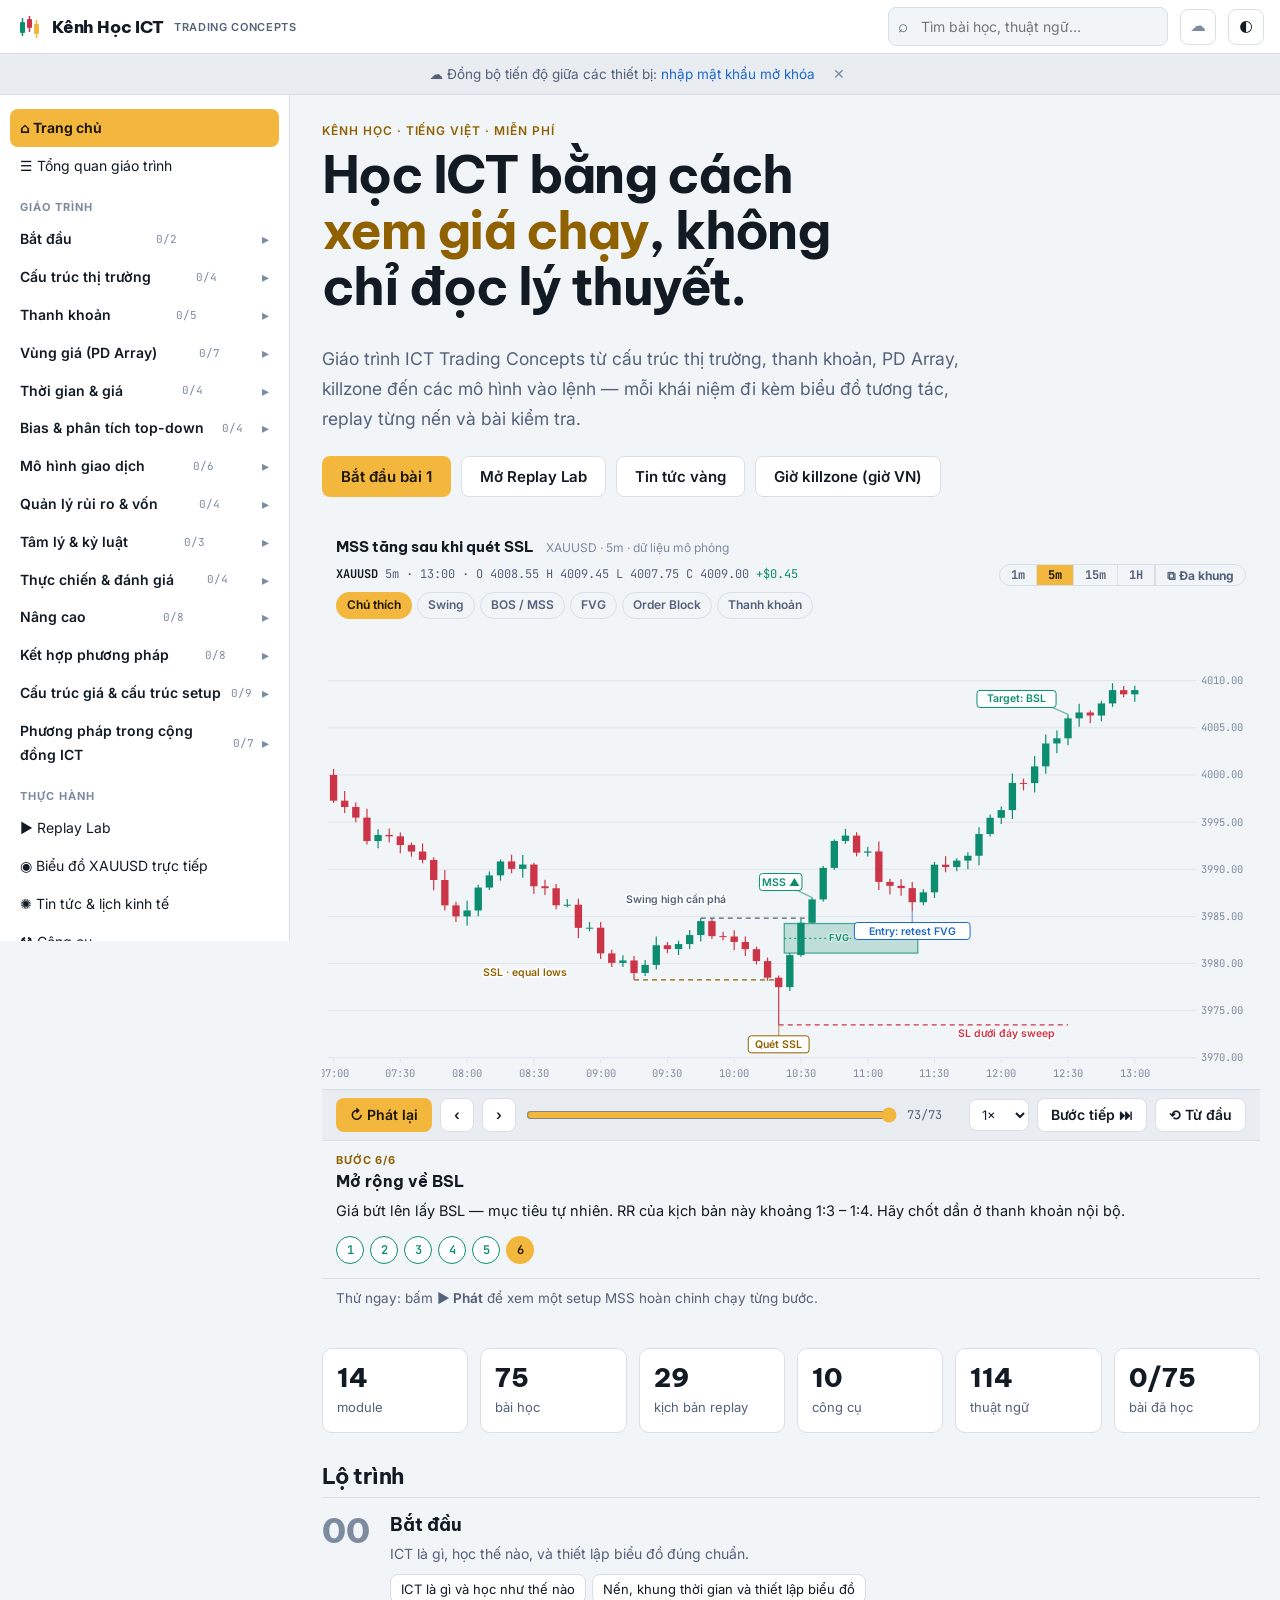
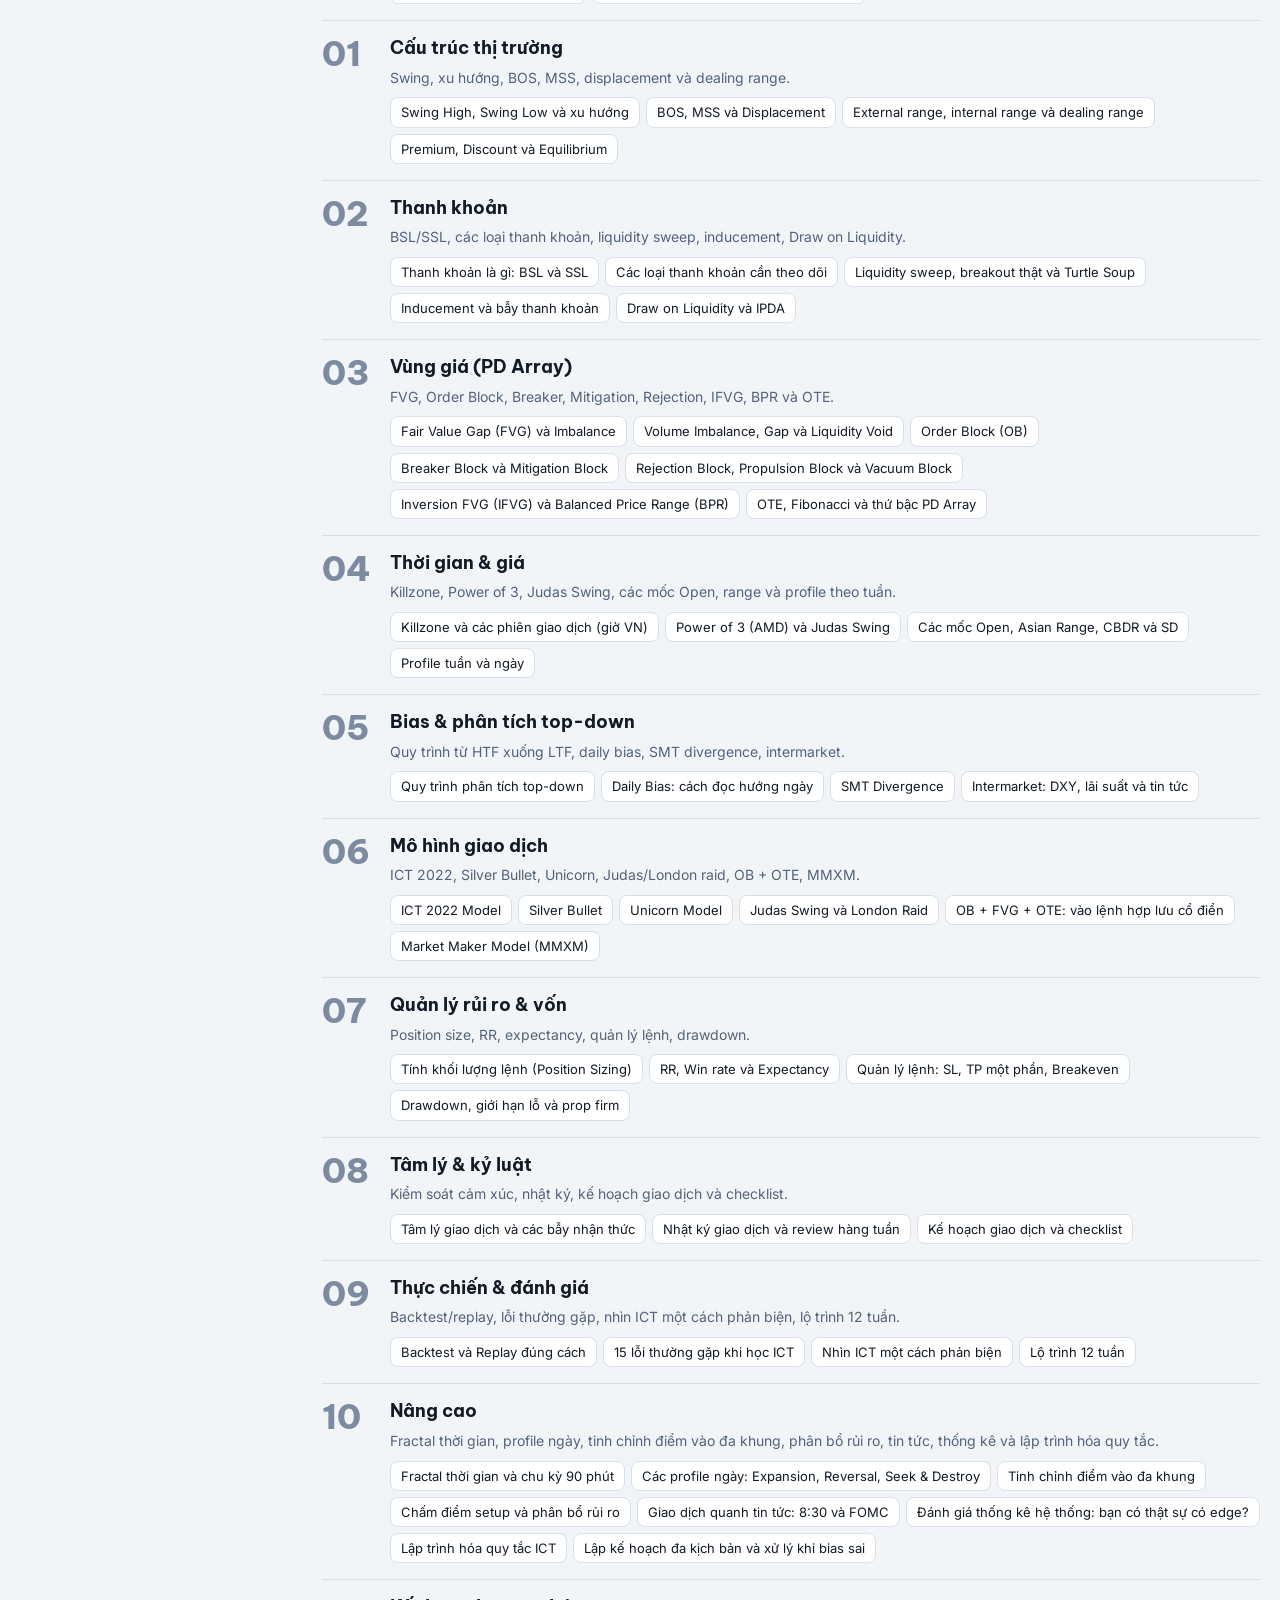
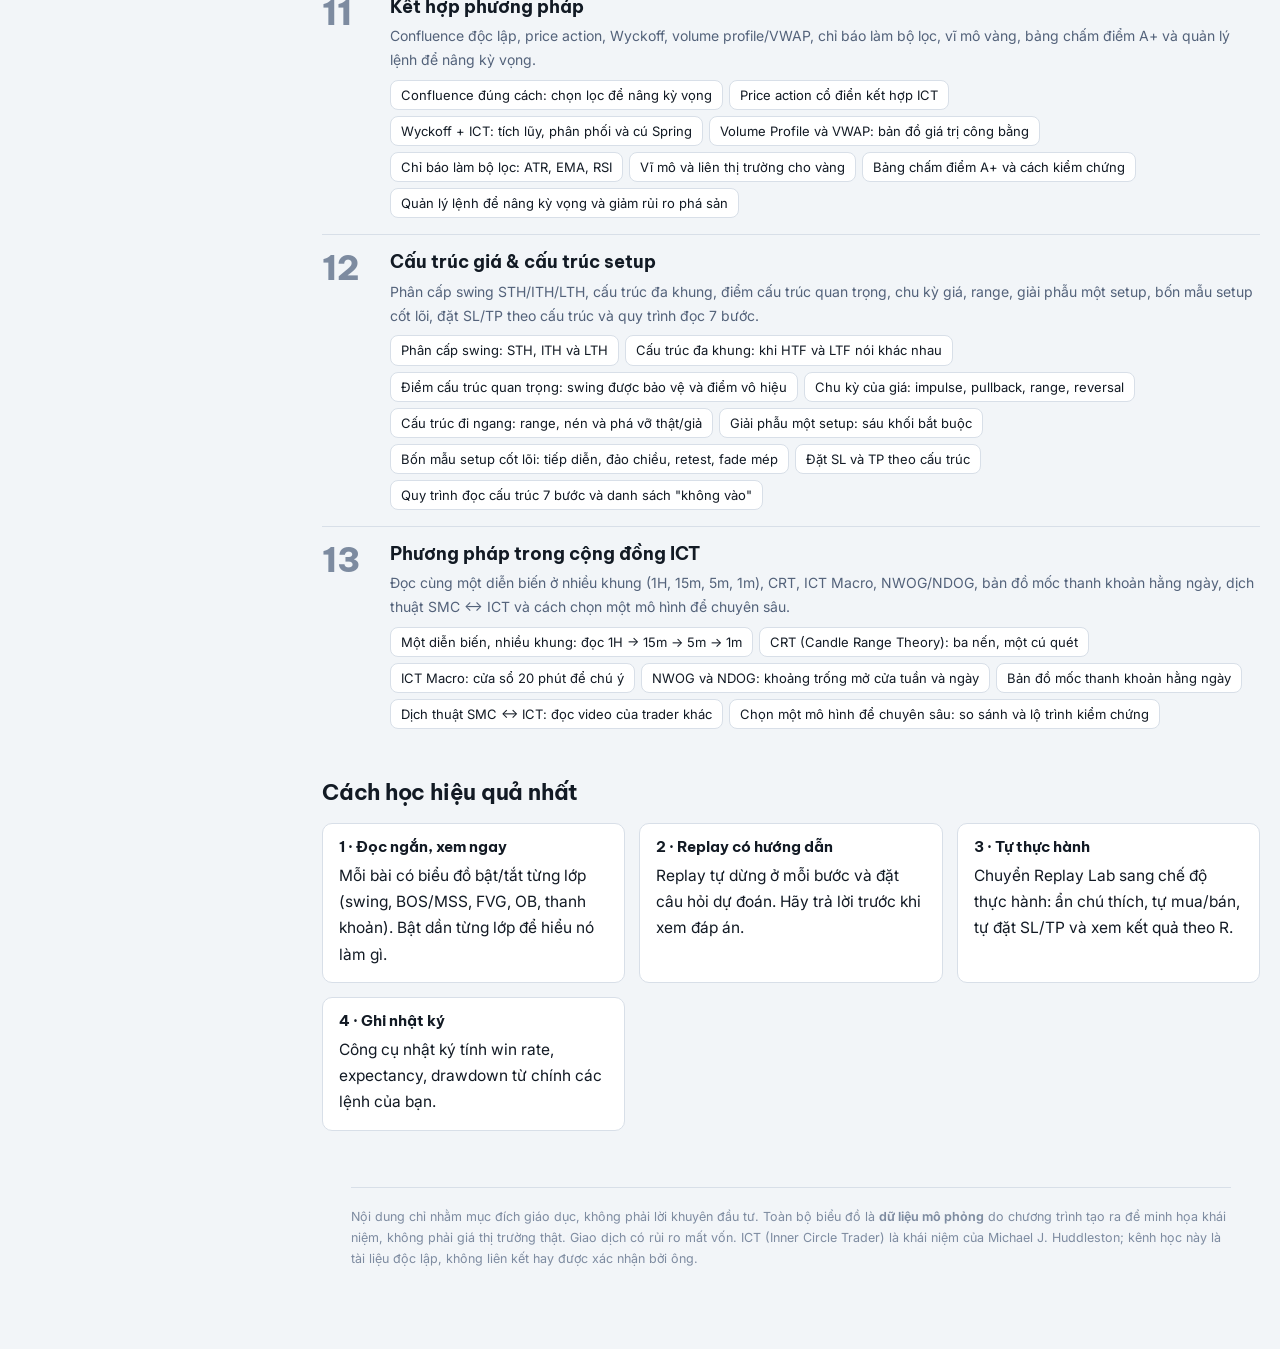
==== index.html @ 55bef348 "Multi-timeframe chart (1m/5m/15m/1H + stacked multi view), Module 13: community methods (CRT, Macro," ====
<!doctype html>
<html lang="vi">
<head>
<meta charset="utf-8">
<meta name="viewport" content="width=device-width, initial-scale=1, viewport-fit=cover">
<title>Kênh Học ICT</title>
<meta name="claude:viewport-fit-sides" content="cover">
<meta name="theme-color" content="#0c1016">
<meta name="mobile-web-app-capable" content="yes">
<meta name="apple-mobile-web-app-capable" content="yes">
<meta name="apple-mobile-web-app-title" content="Học ICT">
<link rel="manifest" href="manifest.webmanifest">
<link rel="apple-touch-icon" href="icons/apple-touch-icon.png">
<link rel="icon" type="image/png" href="icons/icon-192.png">
<link rel="preconnect" href="https://fonts.googleapis.com">
<link rel="preconnect" href="https://fonts.gstatic.com" crossorigin>
<link rel="stylesheet" href="https://fonts.googleapis.com/css2?family=Be+Vietnam+Pro:wght@500;700;800&family=Inter:wght@400;500;600;700&family=JetBrains+Mono:wght@400;600&display=swap">
<link rel="stylesheet" href="assets/style.css">
</head>
<body>
<header class="top">
  <button type="button" class="icon-btn" id="menuBtn" aria-label="Mở menu">☰</button>
  <a class="brand" href="#home" aria-label="Kênh Học ICT, trang chủ">
    <svg width="26" height="26" viewBox="0 0 26 26" aria-hidden="true"><rect x="4" y="8" width="5" height="11" rx="1" fill="var(--bull)"/><line x1="6.5" x2="6.5" y1="4" y2="22" stroke="var(--bull)" stroke-width="1.5"/><rect x="11" y="5" width="5" height="9" rx="1" fill="var(--bear)"/><line x1="13.5" x2="13.5" y1="2" y2="18" stroke="var(--bear)" stroke-width="1.5"/><rect x="18" y="10" width="5" height="10" rx="1" fill="var(--accent-bg)"/><line x1="20.5" x2="20.5" y1="6" y2="24" stroke="var(--accent-bg)" stroke-width="1.5"/></svg>
    <span>Kênh Học ICT</span> <small class="t2">Trading Concepts</small>
  </a>
  <span class="sp"></span>
  <div class="search"><input id="q" type="search" placeholder="Tìm bài học, thuật ngữ…" aria-label="Tìm kiếm" autocomplete="off"><div class="sres" id="sres" hidden></div></div>
  <a class="icon-btn" id="syncBtn" href="#sync" aria-label="Đồng bộ thiết bị" title="Đồng bộ thiết bị" data-st="off">☁</a>
  <button type="button" class="icon-btn" id="themeBtn" aria-label="Đổi giao diện sáng/tối" title="Đổi giao diện sáng/tối">◐</button>
</header>
<div class="layout">
  <nav class="side" id="side" aria-label="Điều hướng"></nav>
  <main class="main"><div id="view"></div></main>
</div>
<div class="scrim"></div>
<script src="assets/engine.js"></script>
<script src="assets/frames.js"></script>
<script src="assets/player.js"></script>
<script src="assets/scenarios.js"></script>
<script src="assets/scenarios-b.js"></script>
<script src="assets/scenarios-c.js"></script>
<script src="assets/lessons-a.js"></script>
<script src="assets/lessons-b.js"></script>
<script src="assets/lessons-c.js"></script>
<script src="assets/lessons-d.js"></script>
<script src="assets/lessons-e.js"></script>
<script src="assets/lessons-f.js"></script>
<script src="assets/lessons-g.js"></script>
<script src="assets/lessons-h.js"></script>
<script src="assets/glossary.js"></script>
<script src="assets/abbr.js"></script>
<script src="assets/tools.js"></script>
<script src="assets/news.js"></script>
<script src="assets/news2.js"></script>
<script src="assets/sync.js"></script>
<script src="assets/app.js"></script>

</body>
</html>
---- assets/style.css ----
/* Kênh Học ICT — bố cục: thanh điều hướng trái + cột đọc rộng; biểu đồ là "tấm bảng" chính của mỗi bài */
:root {
  --bg: #0c1016; --panel: #121820; --card: #171f29; --line: #263243; --fg: #e8edf3; --mute: #97a5b6; --faint: #6b7b8e;
  --accent: #f2b73c; --accent-bg: #f2b73c; --accent-ink: #1b1400; --bull: #2fc7a2; --bear: #f2646f; --info: #5fa8ff; --warn: #f2b73c; --note: #b9a5ff; --tint: rgba(255,255,255,.035);
  --ui: 'Inter', system-ui, -apple-system, 'Segoe UI', Roboto, sans-serif; --disp: 'Be Vietnam Pro', 'Inter', system-ui, sans-serif; --mono: 'JetBrains Mono', ui-monospace, Consolas, monospace;
  color-scheme: dark;
}
@media (prefers-color-scheme: light) {
  :root:not([data-theme="dark"]) { --bg: #f2f5f8; --panel: #ffffff; --card: #ffffff; --line: #d8dfe8; --fg: #121a24; --mute: #53627a; --faint: #7d8ba0; --accent: #8f6100; --bull: #0d8d70; --bear: #cc3547; --info: #1c68d0; --warn: #8f6100; --note: #6b46c1; --tint: rgba(10,30,60,.04); color-scheme: light; }
}
:root[data-theme="light"] { --bg: #f2f5f8; --panel: #ffffff; --card: #ffffff; --line: #d8dfe8; --fg: #121a24; --mute: #53627a; --faint: #7d8ba0; --accent: #8f6100; --bull: #0d8d70; --bear: #cc3547; --info: #1c68d0; --warn: #8f6100; --note: #6b46c1; --tint: rgba(10,30,60,.04); color-scheme: light; }

* { box-sizing: border-box; }
html { scroll-behavior: smooth; }
body { margin: 0; background: var(--bg); color: var(--fg); font: 15.5px/1.7 var(--ui); -webkit-font-smoothing: antialiased; }
[hidden] { display: none !important; }
a { color: var(--info); text-decoration: none; } a:hover { text-decoration: underline; }
button, input, select, textarea { font: inherit; color: inherit; }
:focus-visible { outline: 2px solid var(--accent-bg); outline-offset: 2px; border-radius: 4px; }
h1, h2, h3, h4 { font-family: var(--disp); line-height: 1.25; text-wrap: balance; margin: 0; }
b, strong { font-weight: 650; }
code, kbd { font-family: var(--mono); font-size: .88em; background: var(--tint); border: 1px solid var(--line); padding: 1px 5px; border-radius: 4px; }
.up { color: var(--bull); } .dn { color: var(--bear); } .muted { color: var(--mute); }

/* ---- khung ---- */
.top { position: sticky; top: env(safe-area-inset-top, 0px); z-index: 30; display: flex; align-items: center; gap: 12px; height: 54px; padding: 0 max(16px, env(safe-area-inset-right, 0px)) 0 max(16px, env(safe-area-inset-left, 0px)); background: var(--panel); border-bottom: 1px solid var(--line); }
body::before { content: ""; position: fixed; inset: 0 0 auto; height: env(safe-area-inset-top, 0px); z-index: 40; background: var(--panel); }
.brand { display: flex; align-items: center; gap: 10px; font: 800 17px var(--disp); color: var(--fg); letter-spacing: -.01em; white-space: nowrap; }
.brand:hover { text-decoration: none; } .brand small { font: 600 11px var(--ui); color: var(--mute); letter-spacing: .06em; text-transform: uppercase; }
.top .sp { flex: 1; }
.icon-btn { background: none; border: 1px solid var(--line); border-radius: 8px; width: 36px; height: 36px; cursor: pointer; display: inline-grid; place-items: center; color: var(--fg); }
.icon-btn:hover { background: var(--tint); }
a.icon-btn { text-decoration: none; }
#syncBtn[data-st="ok"] { color: var(--bull); border-color: color-mix(in srgb, var(--bull) 50%, var(--line)); } #syncBtn[data-st="err"] { color: var(--bear); border-color: var(--bear); } #syncBtn[data-st="sync"] { color: var(--accent); animation: sypulse 1s ease-in-out infinite; } #syncBtn[data-st="off"] { color: var(--faint); }
@keyframes sypulse { 50% { opacity: .4; } } @media (prefers-reduced-motion: reduce) { #syncBtn[data-st="sync"] { animation: none; } }
#menuBtn { display: none; }
.search { position: relative; flex: 0 1 280px; }
.search input { width: 100%; background: var(--bg); border: 1px solid var(--line); border-radius: 8px; padding: 7px 10px 7px 32px; font-size: 14px; }
.search::before { content: "⌕"; position: absolute; left: 10px; top: 5px; color: var(--mute); font-size: 17px; }
.sres { position: absolute; top: 42px; left: 0; right: 0; background: var(--panel); border: 1px solid var(--line); border-radius: 10px; max-height: 60vh; overflow: auto; box-shadow: 0 12px 30px rgba(0,0,0,.35); }
.sres a { display: block; padding: 9px 12px; color: var(--fg); border-bottom: 1px solid var(--line); font-size: 14px; } .sres a small { display: block; color: var(--mute); }
.sres a:hover { background: var(--tint); text-decoration: none; }
.layout { display: grid; grid-template-columns: 290px minmax(0, 1fr); min-height: calc(100vh - 54px); }
.side { position: sticky; top: calc(54px + env(safe-area-inset-top, 0px)); align-self: start; height: calc(100vh - 54px); overflow: auto; background: var(--panel); border-right: 1px solid var(--line); padding: 14px 10px 40px max(10px, env(safe-area-inset-left, 0px)); }
.side h6 { margin: 16px 10px 6px; font: 700 11px var(--ui); letter-spacing: .09em; text-transform: uppercase; color: var(--faint); }
.side a.nv, .side summary { display: flex; align-items: center; gap: 8px; padding: 7px 10px; border-radius: 8px; color: var(--fg); font-size: 14px; cursor: pointer; list-style: none; }
.side summary::-webkit-details-marker { display: none; }
.side a.nv:hover, .side summary:hover { background: var(--tint); text-decoration: none; }
.side a.nv.on { background: var(--accent-bg); color: var(--accent-ink); font-weight: 650; }
.side details > summary { font-weight: 600; } .side details > summary::after { content: "▸"; margin-left: auto; color: var(--faint); transition: transform .15s; } .side details[open] > summary::after { transform: rotate(90deg); }
.side .ls a.nv { padding-left: 22px; font-size: 13.5px; color: var(--mute); } .side .ls a.nv.on { color: var(--accent-ink); }
.side .dotp { width: 8px; height: 8px; border-radius: 50%; border: 1.5px solid var(--faint); flex: none; } .side .dotp.ok { background: var(--bull); border-color: var(--bull); }
.side .mp { margin-left: auto; font: 11px var(--mono); color: var(--faint); }
.main { min-width: 0; padding: 28px max(20px, env(safe-area-inset-right, 0px)) 80px 32px; }
.page { max-width: 880px; margin: 0 auto; }
.page.wide { max-width: 1080px; }
.scrim { display: none; }

/* ---- chữ ---- */
.crumb { font: 600 12px var(--ui); letter-spacing: .08em; text-transform: uppercase; color: var(--accent); margin-bottom: 8px; }
.page h1 { font-size: clamp(26px, 4.2vw, 38px); letter-spacing: -.02em; margin-bottom: 8px; }
.lead { color: var(--mute); font-size: 17px; margin: 0 0 22px; }
.meta { display: flex; flex-wrap: wrap; gap: 8px; margin: 0 0 22px; }
.tagc { font: 600 12px var(--ui); border: 1px solid var(--line); border-radius: 999px; padding: 2px 10px; color: var(--mute); }
.tagc.g { color: var(--bull); border-color: color-mix(in srgb, var(--bull) 50%, var(--line)); } .tagc.o { color: var(--accent); border-color: color-mix(in srgb, var(--accent) 50%, var(--line)); }
.page h2 { font-size: 23px; margin: 36px 0 10px; letter-spacing: -.01em; } .page h3 { font-size: 18px; margin: 26px 0 8px; }
.page p { margin: 0 0 14px; } .page ul, .page ol { padding-left: 22px; margin: 0 0 16px; } .page li { margin-bottom: 6px; }
.callout { background: var(--tint); border: 1px solid var(--line); border-radius: 8px; padding: 12px 15px 12px; margin: 18px 0; }
.callout::before { display: block; font: 700 11px var(--ui); letter-spacing: .09em; text-transform: uppercase; margin-bottom: 4px; }
.callout.key::before { content: "Cốt lõi cần nhớ"; color: var(--accent); } .callout.tip::before { content: "Mẹo thực hành"; color: var(--bull); }
.callout.warn::before { content: "Lưu ý / Rủi ro"; color: var(--bear); } .callout.ex::before { content: "Ví dụ"; color: var(--info); } .callout.hist::before { content: "Ghi chú"; color: var(--note); }
.callout p:last-child, .callout ul:last-child { margin-bottom: 0; }
.tblw { overflow-x: auto; margin: 16px 0; border: 1px solid var(--line); border-radius: 8px; }
table { border-collapse: collapse; width: 100%; font-size: 14px; } th, td { text-align: left; padding: 8px 12px; border-bottom: 1px solid var(--line); vertical-align: top; } th { background: var(--tint); font: 700 12px var(--ui); text-transform: uppercase; letter-spacing: .05em; color: var(--mute); } tr:last-child td { border-bottom: 0; }
.cols { display: grid; grid-template-columns: repeat(auto-fit, minmax(240px, 1fr)); gap: 14px; margin: 16px 0; }
.cols > div { background: var(--card); border: 1px solid var(--line); border-radius: 10px; padding: 14px 16px; } .cols h4 { font-size: 15px; margin-bottom: 6px; }
.cols p:last-child, .cols ul:last-child { margin-bottom: 0; }
.fm { font-family: var(--mono); background: var(--tint); border: 1px solid var(--line); border-radius: 8px; padding: 10px 14px; margin: 14px 0; overflow-x: auto; }
.page pre { background: var(--tint); border: 1px solid var(--line); border-radius: 8px; padding: 12px 14px; overflow-x: auto; font: 13px/1.6 var(--mono); margin: 14px 0; } .page pre code { background: none; border: 0; padding: 0; font-size: inherit; }
.lnav { display: flex; justify-content: space-between; gap: 12px; margin-top: 40px; flex-wrap: wrap; }
.lnav a { flex: 1 1 240px; border: 1px solid var(--line); background: var(--card); border-radius: 10px; padding: 12px 16px; color: var(--fg); } .lnav a small { display: block; color: var(--mute); font-size: 12px; } .lnav a:hover { border-color: var(--accent); text-decoration: none; } .lnav .nx { text-align: right; }

/* ---- nút ---- */
.btn { background: var(--card); color: var(--fg); border: 1px solid var(--line); border-radius: 8px; padding: 7px 13px; font-size: 14px; font-weight: 600; cursor: pointer; line-height: 1.3; } .btn:hover { border-color: var(--faint); }
.btn.pri { background: var(--accent-bg); color: var(--accent-ink); border-color: transparent; } .btn.pri:hover { filter: brightness(1.06); }
.btn.buy { background: color-mix(in srgb, var(--bull) 22%, var(--card)); border-color: var(--bull); color: var(--bull); } .btn.sell { background: color-mix(in srgb, var(--bear) 22%, var(--card)); border-color: var(--bear); color: var(--bear); }
.btn:disabled { opacity: .5; cursor: not-allowed; }
.btn.sm { padding: 4px 10px; font-size: 13px; }

/* ---- biểu đồ ---- */
.blk { margin: 22px 0; padding: 0; border: 1px solid var(--line); border-radius: 10px; background: var(--panel); overflow: hidden; }
.pl-top { display: flex; flex-wrap: wrap; align-items: baseline; gap: 4px 12px; padding: 10px 14px 4px; } .pl-top b { font: 700 14.5px var(--disp); } .pl-sub { font-size: 12px; color: var(--faint); }
.chart { padding: 0 0 4px; }
.ch-bar { display: flex; flex-wrap: wrap; align-items: center; gap: 6px 12px; padding: 2px 14px 6px; }
.ch-info { font: 12px var(--mono); color: var(--mute); flex: 1 1 280px; min-height: 18px; } .ch-info b { color: var(--fg); }
.ch-tg { display: flex; flex-wrap: wrap; gap: 5px; } .tg { background: none; border: 1px solid var(--line); color: var(--mute); border-radius: 999px; padding: 2px 10px; font-size: 12px; font-weight: 600; cursor: pointer; } .tg.on { background: var(--accent-bg); color: var(--accent-ink); border-color: transparent; }
.ch-wrap { overflow-x: auto; overflow-y: hidden; } .ch-svg { display: block; font-family: var(--ui); touch-action: pan-y; }
.gr { stroke: var(--line); stroke-width: 1; opacity: .7; } .ax { fill: var(--faint); font: 10.5px var(--mono); } .bt { fill: var(--faint); font: 600 9.5px var(--ui); letter-spacing: .03em; }
.kz { fill: var(--info); fill-opacity: .08; } .sbw { fill: var(--warn); fill-opacity: .16; }
.zp { fill: var(--bear); fill-opacity: .07; } .zd { fill: var(--bull); fill-opacity: .07; } .eq { stroke: var(--mute); stroke-dasharray: 4 3; }
svg line.eq { fill: none; stroke: var(--mute); stroke-dasharray: 4 3; }
.cu line { stroke: var(--bull); stroke-width: 1.2; } .cu rect { fill: var(--bull); } .cd line { stroke: var(--bear); stroke-width: 1.2; } .cd rect { fill: var(--bear); }
.a-bull { --ac: var(--bull); } .a-bear { --ac: var(--bear); } .a-info { --ac: var(--info); } .a-warn { --ac: var(--warn); } .a-note { --ac: var(--note); } .a-mute { --ac: var(--mute); }
.a .ln { stroke: var(--ac); stroke-width: 1.3; fill: none; } .a .ln.dash { stroke-dasharray: 5 4; } .a .ln.dot { stroke-dasharray: 2 3; stroke-width: 1; }
.a .fl { fill: var(--ac); } .a .tx { fill: var(--ac); font: 600 10.5px var(--ui); } .a .tx.sm { font-size: 9.5px; } .a .tx.b { font-weight: 800; font-size: 11px; } .a .pl { fill: var(--card); stroke: var(--ac); stroke-width: 1; }
.tx.hl, .sw.hl { paint-order: stroke; stroke: var(--panel); stroke-width: 3.5px; stroke-linejoin: round; }
.tx.hl.in { stroke-width: 2.5px; stroke-opacity: .5; }
.mk { fill: var(--ac, var(--fg)); } .a .mk { fill: var(--ac); } .sw { fill: var(--mute); font: 700 9px var(--ui); } .xl { stroke: var(--faint); stroke-dasharray: 3 3; }
.ps { stroke-width: 1.2; } .ps.pe { stroke: var(--info); } .ps.psl { stroke: var(--bear); stroke-dasharray: 5 3; } .ps.ptp { stroke: var(--bull); stroke-dasharray: 5 3; } .ax.pet { fill: var(--info); } .ax.pslt { fill: var(--bear); } .ax.ptpt { fill: var(--bull); }
.trd { stroke-width: 1.4; stroke-dasharray: 3 3; } .trd.w { stroke: var(--bull); } .trd.l { stroke: var(--bear); } .trd-dot.w { fill: var(--bull); } .trd-dot.l { fill: var(--bear); }
.cap { margin: 0; padding: 8px 14px 12px; font-size: 13.5px; color: var(--mute); border-top: 1px solid var(--line); }
.dgf .dg-wrap { overflow-x: auto; padding: 10px 10px 2px; } svg.dg { width: 100%; min-width: 520px; height: auto; display: block; font-family: var(--ui); }
.d-t { fill: var(--fg); font: 12px var(--ui); } .d-t.b { font-weight: 700; } .d-t.w { fill: #fff; } .d-t.mute { fill: var(--mute); } .d-t.bull { fill: var(--bull); } .d-t.bear { fill: var(--bear); } .d-t.warn { fill: var(--warn); }
.d-l { stroke: var(--mute); stroke-width: 1; } .d-l.dash { stroke-dasharray: 5 4; } .d-p { fill: none; stroke: var(--fg); stroke-width: 2.2; stroke-linejoin: round; } .d-dot { fill: var(--panel); stroke: var(--fg); stroke-width: 2; }
.d-z { fill: var(--mute); fill-opacity: .12; stroke: none; } .d-z.bull { fill: var(--bull); fill-opacity: .16; } .d-z.bear { fill: var(--bear); fill-opacity: .16; } .d-z.warn { fill: var(--warn); fill-opacity: .2; } .d-z.info { fill: var(--info); fill-opacity: .18; } .d-z.neu { fill: var(--mute); fill-opacity: .14; }
.d-sb { fill: var(--accent-bg); }

/* ---- player ---- */
.pl-ctl { display: flex; flex-wrap: wrap; align-items: center; gap: 8px; padding: 8px 14px; border-top: 1px solid var(--line); background: var(--tint); }
.pl-sl { flex: 1 1 140px; accent-color: var(--accent-bg); min-width: 100px; } .pl-pos { font: 12px var(--mono); color: var(--mute); min-width: 54px; }
.pl-sp { background: var(--card); border: 1px solid var(--line); border-radius: 8px; padding: 6px 8px; font-size: 13px; }
.pl-narr { padding: 12px 14px 14px; border-top: 1px solid var(--line); }
.step .sn { font: 700 11px var(--ui); letter-spacing: .08em; text-transform: uppercase; color: var(--accent); margin-bottom: 2px; } .step b { font: 700 16px var(--disp); } .step p { margin: 4px 0 0; color: var(--fg); font-size: 14.5px; } .step.muted p { color: var(--mute); margin: 0; }
.dots { display: flex; flex-wrap: wrap; gap: 6px; margin-top: 12px; } .dot { width: 28px; height: 28px; border-radius: 50%; border: 1px solid var(--line); background: var(--card); color: var(--mute); font: 600 12px var(--mono); cursor: pointer; } .dot.done { border-color: var(--bull); color: var(--bull); } .dot.on { background: var(--accent-bg); color: var(--accent-ink); border-color: transparent; }
.opts { display: grid; gap: 8px; margin: 10px 0; } .opt { text-align: left; background: var(--card); border: 1px solid var(--line); border-radius: 8px; padding: 9px 12px; cursor: pointer; font-size: 14.5px; } .opt:hover:not(:disabled) { border-color: var(--accent); } .opt.ok { border-color: var(--bull); background: color-mix(in srgb, var(--bull) 16%, var(--card)); } .opt.no { border-color: var(--bear); background: color-mix(in srgb, var(--bear) 14%, var(--card)); } .opt:disabled { cursor: default; }
.fb p { margin: 0 0 10px; font-size: 14.5px; }
.pr { padding: 10px 14px; border-top: 1px solid var(--line); } .pr-row { display: flex; flex-wrap: wrap; align-items: center; gap: 10px; } .pr-row label { font-size: 13px; color: var(--mute); display: inline-flex; align-items: center; gap: 6px; } .pr-row input, .pr-row select { background: var(--bg); border: 1px solid var(--line); border-radius: 6px; padding: 4px 6px; width: 64px; } .pr-row select { width: auto; }
.pr-stat { display: flex; flex-wrap: wrap; gap: 8px; margin-top: 10px; } .chip { border: 1px solid var(--line); border-radius: 999px; padding: 2px 11px; font-size: 13px; background: var(--card); }
.pr-log { margin-top: 8px; max-height: 130px; overflow: auto; font: 12.5px var(--mono); } .lg { padding: 3px 0; border-bottom: 1px dashed var(--line); }
.pr-end { padding: 12px 14px; border-top: 1px solid var(--line); background: var(--tint); } .pr-end p { margin: 6px 0 10px; }

/* ---- thẻ, lưới, trang chủ ---- */
.hero { display: grid; gap: 22px; margin-bottom: 30px; }
.hero h1 { font-size: clamp(30px, 5.5vw, 52px); letter-spacing: -.03em; line-height: 1.08; max-width: 16ch; } .hero h1 em { font-style: normal; color: var(--accent); }
.hero p { max-width: 62ch; color: var(--mute); font-size: 17.5px; margin: 0; }
.btns { display: flex; flex-wrap: wrap; gap: 10px; } .btns .btn { padding: 10px 18px; font-size: 15px; }
.stats { display: grid; grid-template-columns: repeat(auto-fit, minmax(130px, 1fr)); gap: 12px; margin: 26px 0; } .stat { border: 1px solid var(--line); border-radius: 10px; padding: 12px 14px; background: var(--panel); } .stat b { display: block; font: 800 26px var(--disp); } .stat span { font-size: 13px; color: var(--mute); }
.cards { display: grid; grid-template-columns: repeat(auto-fill, minmax(260px, 1fr)); gap: 14px; margin: 16px 0; }
.card { display: block; background: var(--card); border: 1px solid var(--line); border-radius: 10px; padding: 14px 16px; color: var(--fg); } a.card:hover { border-color: var(--accent); text-decoration: none; transform: translateY(-1px); } .card h3 { font-size: 16px; margin: 0 0 4px; } .card p { margin: 0; font-size: 13.5px; color: var(--mute); } .card .tagc { margin-bottom: 8px; display: inline-block; }
.mod { display: grid; grid-template-columns: 54px minmax(0, 1fr); gap: 4px 14px; padding: 16px 0; border-top: 1px solid var(--line); } .mod .n { font: 800 34px var(--disp); color: var(--faint); line-height: 1; grid-row: span 2; } .mod h3 { font-size: 18px; margin: 0; } .mod p { margin: 2px 0 8px; color: var(--mute); font-size: 14px; } .mod .ll { display: flex; flex-wrap: wrap; gap: 6px; } .mod .ll a { border: 1px solid var(--line); background: var(--card); border-radius: 8px; padding: 3px 10px; font-size: 13px; color: var(--fg); } .mod .ll a.ok { border-color: var(--bull); } .mod .ll a:hover { border-color: var(--accent); text-decoration: none; }
.bar { height: 8px; border-radius: 999px; background: var(--line); overflow: hidden; } .bar i { display: block; height: 100%; background: var(--bull); }
.rlg { display: grid; grid-template-columns: repeat(auto-fill, minmax(230px, 1fr)); gap: 12px; } .rlc { text-align: left; background: var(--card); border: 1px solid var(--line); border-radius: 10px; padding: 12px 14px; cursor: pointer; } .rlc:hover { border-color: var(--faint); } .rlc.on { border-color: var(--accent-bg); box-shadow: 0 0 0 1px var(--accent-bg); } .rlc b { display: block; font: 700 14.5px var(--disp); margin: 4px 0 2px; } .rlc small { color: var(--mute); font-size: 12.5px; line-height: 1.4; display: block; }
.seg { display: inline-flex; border: 1px solid var(--line); border-radius: 9px; overflow: hidden; } .seg button { background: var(--card); border: 0; padding: 8px 16px; font-weight: 600; cursor: pointer; color: var(--mute); } .seg button.on { background: var(--accent-bg); color: var(--accent-ink); }

/* ---- quiz & công cụ ---- */
.quiz { margin-top: 36px; border: 1px solid var(--line); border-radius: 12px; padding: 16px 18px; background: var(--panel); } .quiz h2 { margin: 0 0 4px !important; font-size: 20px !important; }
.qq { margin: 18px 0; } .qq > b { display: block; margin-bottom: 8px; } .qs { margin-top: 12px; font-weight: 600; }
.tool { background: var(--panel); border: 1px solid var(--line); border-radius: 12px; padding: 16px 18px; margin: 16px 0; }
.frm { display: grid; grid-template-columns: repeat(auto-fit, minmax(170px, 1fr)); gap: 12px; margin-bottom: 12px; } .fld label { display: block; font-size: 12.5px; color: var(--mute); margin-bottom: 3px; font-weight: 600; } .fld input, .fld select, .fld textarea { width: 100%; background: var(--bg); border: 1px solid var(--line); border-radius: 8px; padding: 8px 10px; } .fld textarea { min-height: 70px; resize: vertical; }
.res { display: grid; grid-template-columns: repeat(auto-fit, minmax(150px, 1fr)); gap: 10px; margin-top: 12px; } .res div { background: var(--card); border: 1px solid var(--line); border-radius: 10px; padding: 10px 12px; } .res small { display: block; color: var(--mute); font-size: 12px; } .res b { font: 700 20px var(--mono); }
.kzrow { display: grid; grid-template-columns: 1fr auto auto; gap: 8px 16px; padding: 8px 0; border-bottom: 1px solid var(--line); align-items: center; font-size: 14px; } .kzrow.now { background: color-mix(in srgb, var(--bull) 12%, transparent); } .kzrow .t { font-family: var(--mono); } .kzrow small { color: var(--mute); display: block; }
.clocks { display: grid; grid-template-columns: repeat(auto-fit, minmax(170px, 1fr)); gap: 10px; margin-bottom: 14px; } .clock { background: var(--card); border: 1px solid var(--line); border-radius: 10px; padding: 12px 14px; } .clock b { display: block; font: 700 26px var(--mono); } .clock span { font-size: 12.5px; color: var(--mute); }
.chk { display: flex; gap: 10px; align-items: flex-start; padding: 7px 0; border-bottom: 1px solid var(--line); } .chk input { margin-top: 6px; accent-color: var(--accent-bg); width: 17px; height: 17px; }
.gl { display: grid; gap: 0; } .gi { padding: 12px 0; border-bottom: 1px solid var(--line); } .gi b { font-size: 16px; font-family: var(--disp); } .gi i { color: var(--faint); font-style: normal; font-size: 13px; margin-left: 8px; } .gi p { margin: 3px 0 0; font-size: 14.5px; color: var(--mute); } .gi .tagc { margin-left: 8px; font-size: 11px; }
.filters { display: flex; flex-wrap: wrap; gap: 6px; margin: 10px 0 14px; } .filters input { flex: 1 1 220px; background: var(--card); border: 1px solid var(--line); border-radius: 8px; padding: 8px 12px; }
.eqc { width: 100%; height: auto; display: block; } .eqc .l { fill: none; stroke-width: 1.2; opacity: .55; } .eqc .l.dnl { stroke: var(--bear); } .eqc .l.upl { stroke: var(--bull); }
.foot { margin-top: 56px; padding-top: 18px; border-top: 1px solid var(--line); font-size: 12.5px; color: var(--faint); max-width: 880px; margin-inline: auto; }

@media (max-width: 980px) {
  .layout { grid-template-columns: minmax(0, 1fr); } #menuBtn { display: inline-grid; }
  .side { position: fixed; z-index: 50; left: 0; top: calc(54px + env(safe-area-inset-top, 0px)); bottom: 0; width: min(88vw, 320px); height: auto; transform: translateX(-102%); transition: transform .2s; box-shadow: 8px 0 30px rgba(0,0,0,.35); }
  body.nav .side { transform: none; } body.nav .scrim { display: block; position: fixed; inset: 0; z-index: 45; background: rgba(0,0,0,.45); }
  .main { padding: 20px max(16px, env(safe-area-inset-right, 0px)) 70px max(16px, env(safe-area-inset-left, 0px)); } .search { flex: 1 1 auto; } .brand small { display: none; }
}
@media (max-width: 560px) { .brand span.t2 { display: none; } .top { gap: 8px; } .mod { grid-template-columns: 38px minmax(0, 1fr); } .mod .n { font-size: 26px; } .pl-ctl .btn { padding: 6px 10px; } }
@media (prefers-reduced-motion: reduce) { html { scroll-behavior: auto; } * { transition: none !important; } }

.tvbox { border: 1px solid var(--line); border-radius: 10px; overflow: hidden; background: var(--panel); margin: 8px 0 14px; } .tvwait, .tvfail { padding: 22px 18px; } .tvfail p { margin: 6px 0 12px; } .tradingview-widget-copyright { font-size: 12px; padding: 4px 10px 8px; color: var(--faint); }
.rawbox { border: 1px dashed var(--line); border-radius: 10px; padding: 12px 14px; margin: 18px 0; } .rawbox summary { cursor: pointer; font-weight: 650; } .rawbox textarea { width: 100%; min-height: 90px; background: var(--bg); border: 1px solid var(--line); border-radius: 8px; padding: 8px; font: 12px var(--mono); }

/* ---- chú giải viết tắt tại chỗ ---- */
abbr.ab { text-decoration: none; border-bottom: 1px dotted var(--faint); cursor: help; }
abbr.ab:hover, abbr.ab:focus-visible { border-bottom-color: var(--accent); color: var(--fg); }
.ab-x { color: var(--mute); font-size: .86em; font-weight: 400; font-style: normal; }
#abpop { position: fixed; z-index: 60; max-width: min(320px, calc(100vw - 16px)); background: var(--card); color: var(--fg); border: 1px solid var(--line); border-radius: 10px; padding: 10px 13px; font-size: 13.5px; line-height: 1.55; box-shadow: 0 8px 28px rgba(0,0,0,.35); }
#abpop b { font-family: var(--disp); font-size: 15px; color: var(--accent); } #abpop i { font-style: normal; color: var(--mute); }
#abpop p { margin: 4px 0 0; } #abpop .ab-d { color: var(--mute); font-size: 13px; } #abpop a { display: inline-block; margin-top: 6px; font-size: 12.5px; font-weight: 600; }
#unlockBar { background: var(--tint); border-bottom: 1px solid var(--line); padding: 7px 16px; font-size: 13.5px; text-align: center; color: var(--mute); }
#unlockBar button { background: none; border: 0; color: var(--faint); cursor: pointer; margin-left: 8px; font-size: 14px; }

/* ---- bảng tin & tác động ---- */
.nb-h { padding: 10px 0; border-bottom: 1px solid var(--line); } .nb-h > a { color: var(--fg); font-weight: 600; font-size: 15px; line-height: 1.45; } .nb-h > a:hover { color: var(--info); }
.nb-m { display: flex; flex-wrap: wrap; gap: 8px; align-items: center; font-size: 12px; color: var(--faint); margin-top: 3px; } .nb-m .tagc { font-size: 11px; }
.nb-imp { margin-top: 5px; font-size: 12.5px; color: var(--mute); display: grid; gap: 2px; } .nb-i b { color: var(--fg); font-weight: 600; }
.nb-r:hover td, .nb-r:focus-visible td { background: var(--tint); } .nb-w td { background: var(--tint); font-size: 13.5px; color: var(--mute); }

/* khung thời gian */
.ch-tf { display: flex; flex-wrap: wrap; gap: 0; border: 1px solid var(--line); border-radius: 999px; overflow: hidden; } .ch-tf .tf { background: none; border: 0; border-right: 1px solid var(--line); color: var(--mute); padding: 2px 11px; font: 700 12px var(--mono); cursor: pointer; } .ch-tf .tf:last-child { border-right: 0; } .ch-tf .tf.on { background: var(--accent-bg); color: var(--accent-ink); } .ch-tf .tf.mu { font-family: var(--ui); border-left: 1px solid var(--line); }
.ch-fn { margin: 2px 14px 6px; font-size: 12px; color: var(--faint); line-height: 1.5; }
.pl-multi:empty { display: none; } .pl-x { border-bottom: 1px dashed var(--line); margin-bottom: 6px; padding-bottom: 2px; }
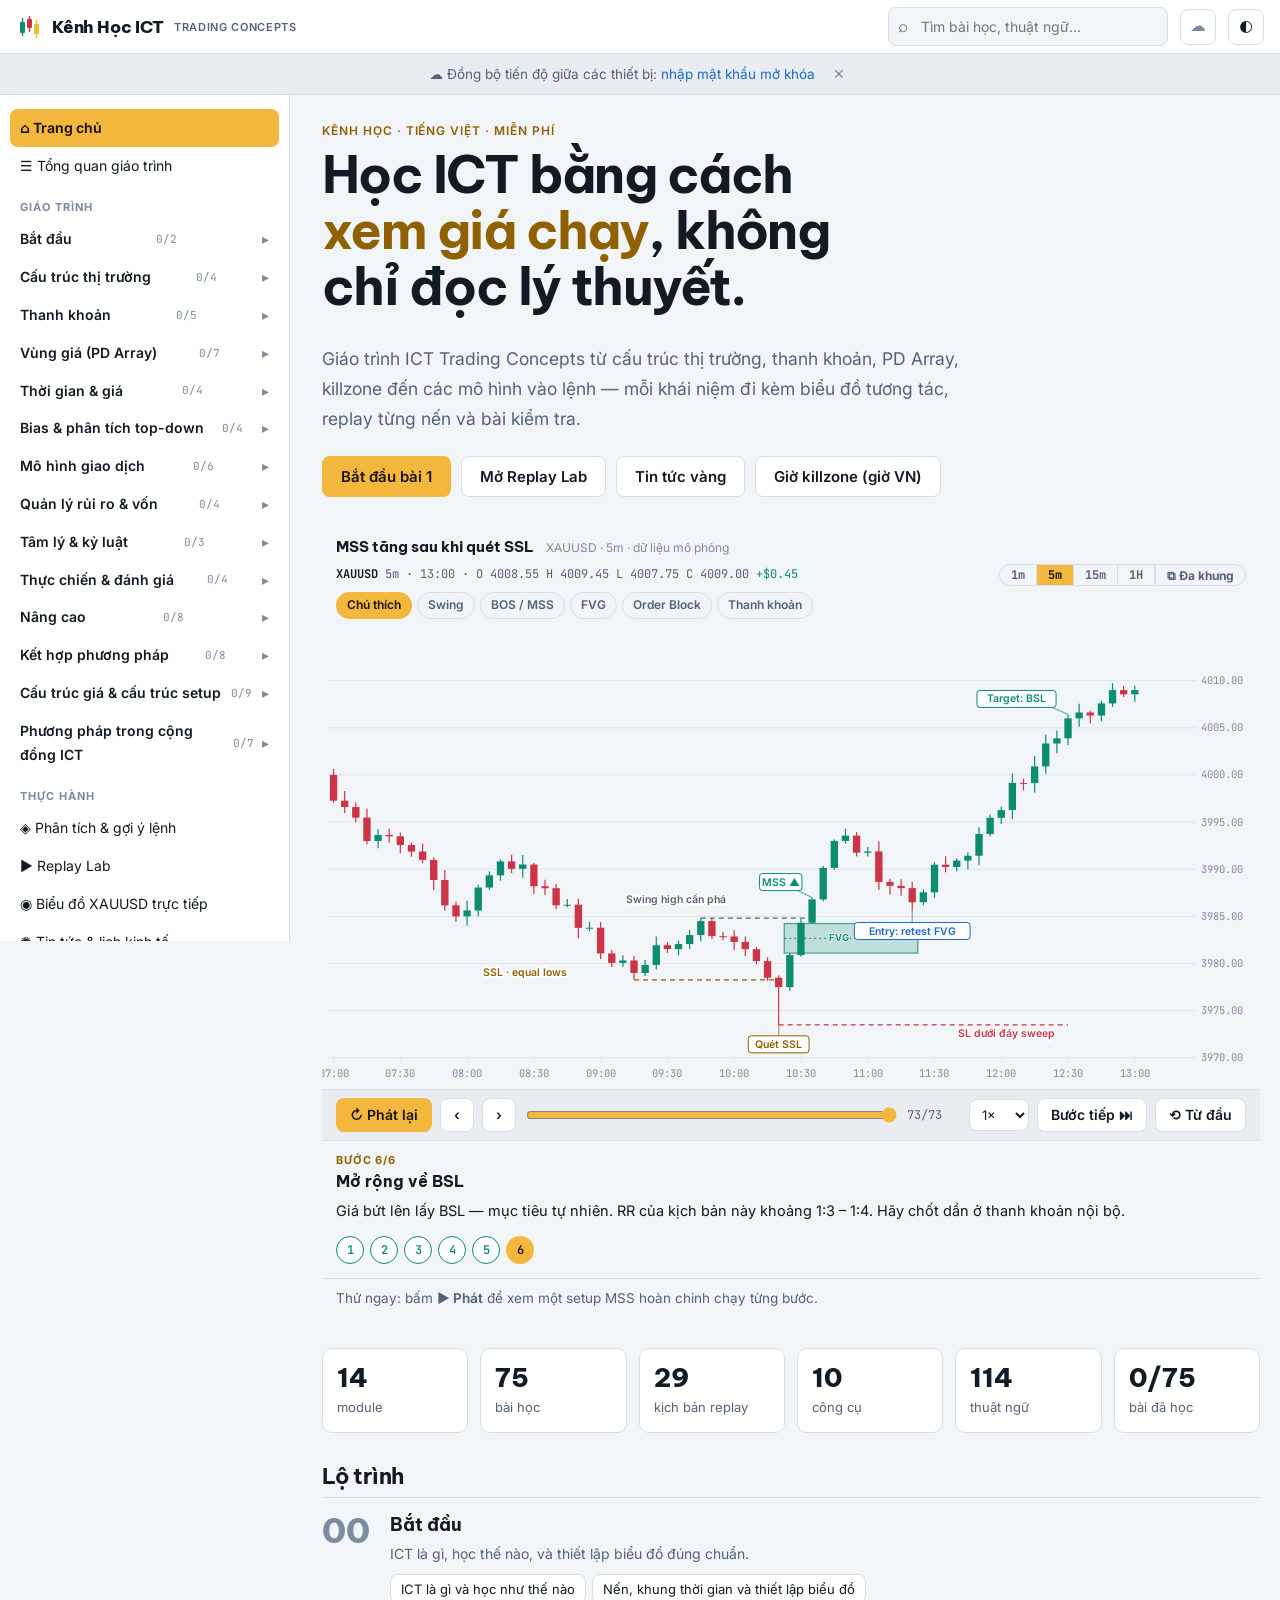
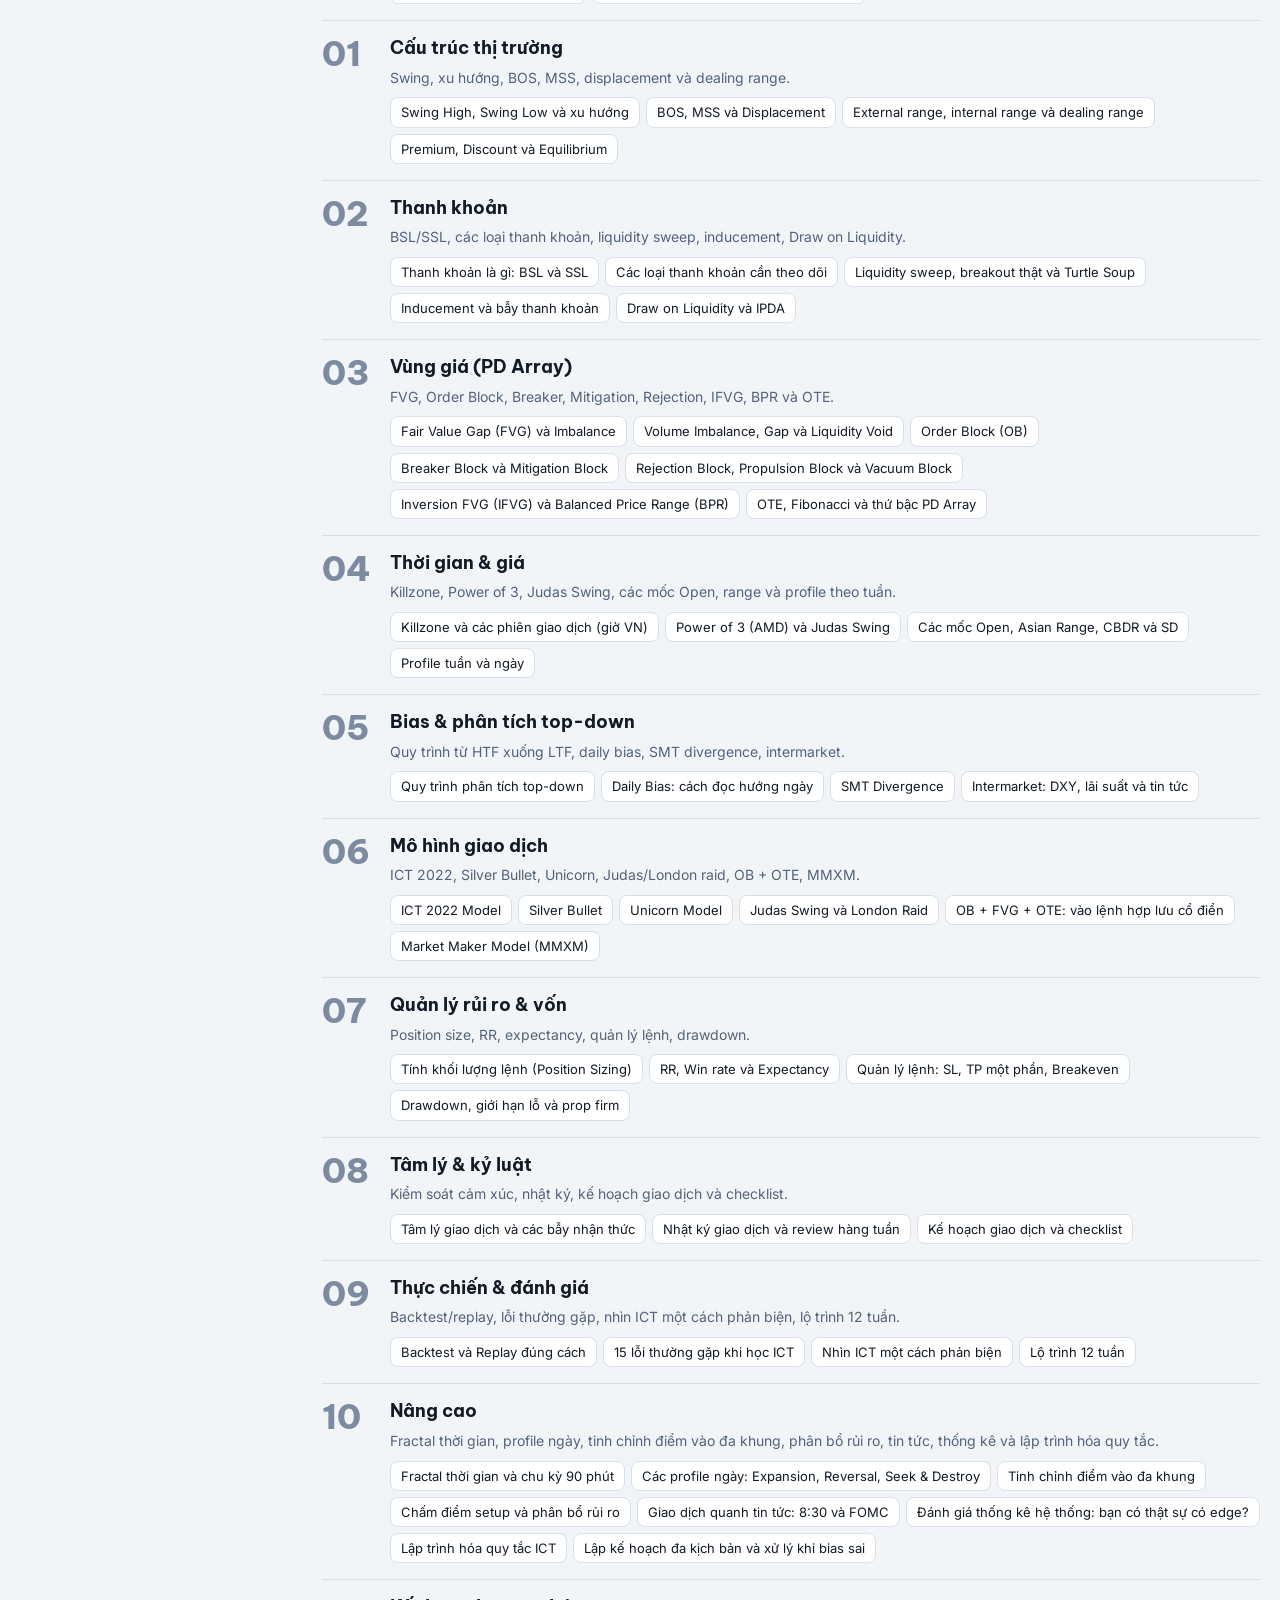
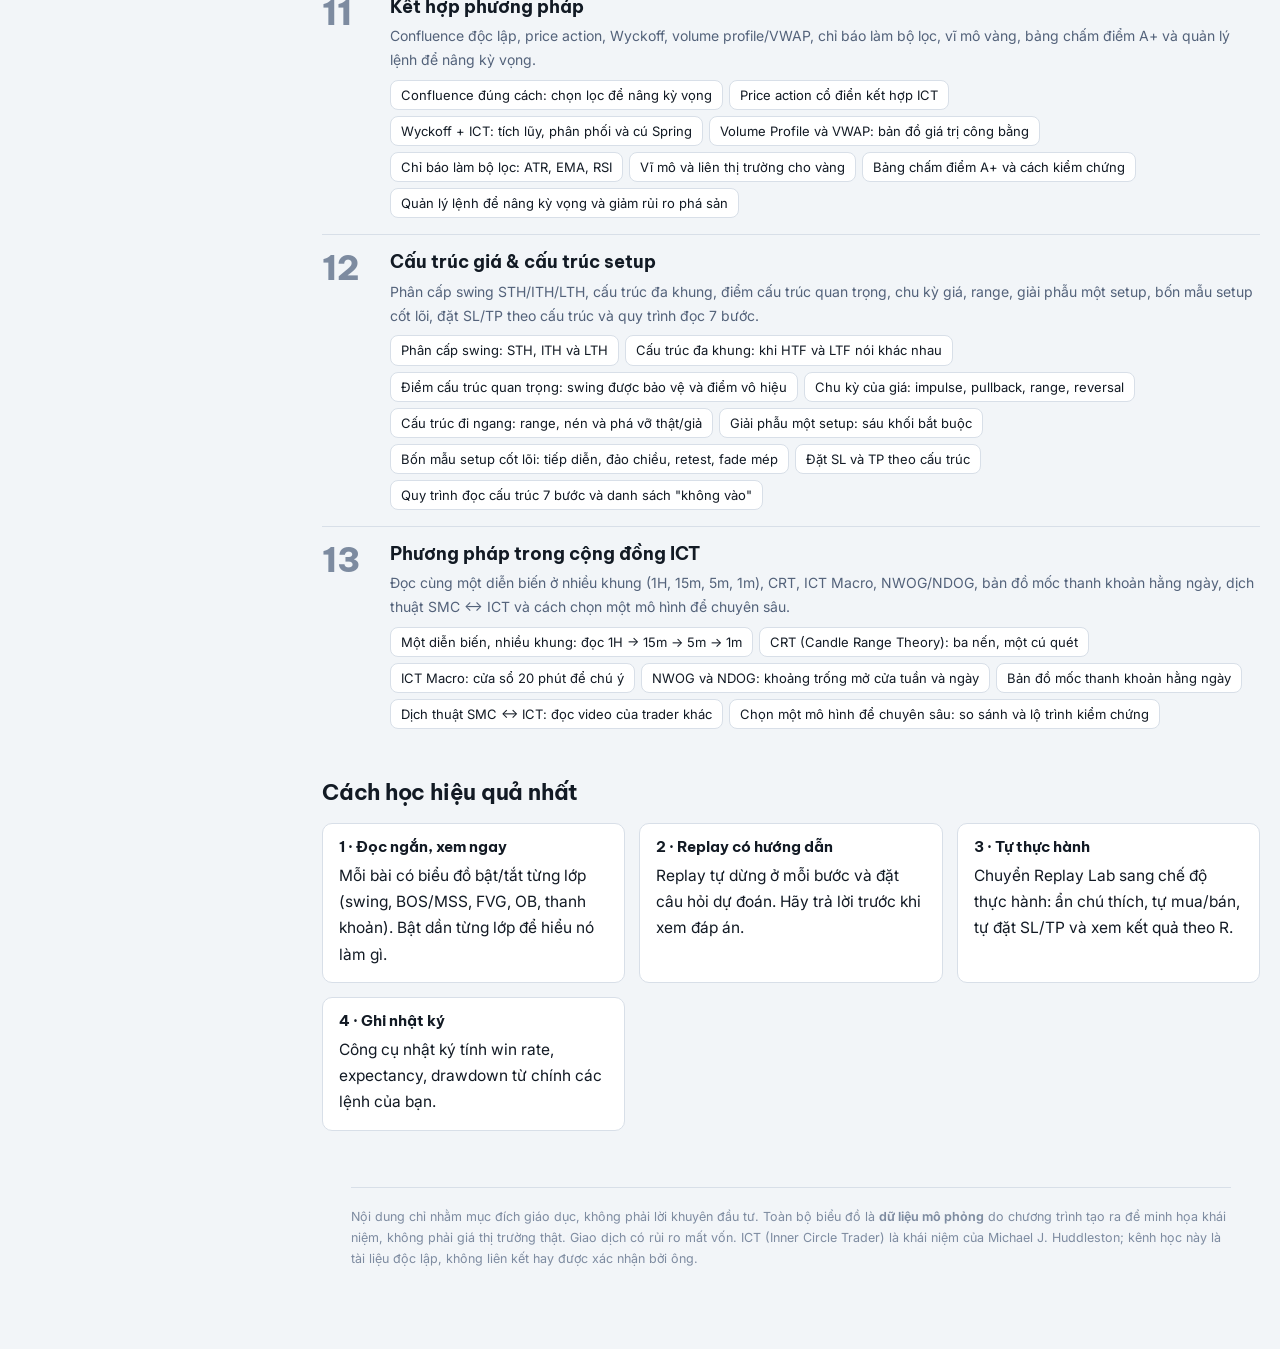
==== commit 74bee27f: "Analysis page: multi-timeframe XAUUSD analysis with BUY/SELL plans (ICT sweep-MSS-FVG and PA break-r" ====
--- a/index.html
+++ b/index.html
@@ -53,6 +53,8 @@
 <script src="assets/tools.js"></script>
 <script src="assets/news.js"></script>
 <script src="assets/news2.js"></script>
+<script src="assets/analyst-core.js"></script>
+<script src="assets/analyst.js"></script>
 <script src="assets/sync.js"></script>
 <script src="assets/app.js"></script>
 
--- a/assets/style.css
+++ b/assets/style.css
@@ -188,3 +188,24 @@
 .ch-tf { display: flex; flex-wrap: wrap; gap: 0; border: 1px solid var(--line); border-radius: 999px; overflow: hidden; } .ch-tf .tf { background: none; border: 0; border-right: 1px solid var(--line); color: var(--mute); padding: 2px 11px; font: 700 12px var(--mono); cursor: pointer; } .ch-tf .tf:last-child { border-right: 0; } .ch-tf .tf.on { background: var(--accent-bg); color: var(--accent-ink); } .ch-tf .tf.mu { font-family: var(--ui); border-left: 1px solid var(--line); }
 .ch-fn { margin: 2px 14px 6px; font-size: 12px; color: var(--faint); line-height: 1.5; }
 .pl-multi:empty { display: none; } .pl-x { border-bottom: 1px dashed var(--line); margin-bottom: 6px; padding-bottom: 2px; }
+
+/* trang phân tích */
+.an-bar { display: flex; flex-wrap: wrap; align-items: center; gap: 10px 16px; margin: 14px 0 6px; } .an-bar label { display: flex; align-items: center; gap: 6px; font-size: 13px; color: var(--mute); } .an-bar input, .an-bar select { background: var(--card); color: var(--fg); border: 1px solid var(--line); border-radius: 6px; padding: 5px 8px; font: inherit; }
+.an-st { font-size: 13px; color: var(--faint); } .an-st.ok { color: var(--bull); } .an-st.no { color: var(--bear); }
+.an-meta { font: 13px var(--mono); color: var(--mute); margin: 14px 0 6px; } .an-wait { padding: 30px; text-align: center; color: var(--mute); border: 1px dashed var(--line); border-radius: 10px; }
+.an-card { background: var(--card); border: 1px solid var(--line); border-radius: 12px; padding: 14px 18px 16px; margin: 16px 0; } .an-card h2 { font: 700 18px var(--disp); margin: 0; border: 0; padding: 0; } .an-card h3 { font: 700 14.5px var(--disp); margin: 18px 0 6px; }
+.an-card.an-setup.b { border-left: 4px solid var(--bull); } .an-card.an-setup.s { border-left: 4px solid var(--bear); }
+.an-h { display: flex; flex-wrap: wrap; align-items: center; gap: 8px 12px; margin-bottom: 8px; }
+.an-chip { border: 1px solid var(--line); border-radius: 999px; padding: 2px 11px; font-size: 12.5px; font-weight: 600; color: var(--mute); background: var(--tint); } .an-chip.ok { color: var(--bull); border-color: color-mix(in srgb, var(--bull) 55%, var(--line)); } .an-chip.no { color: var(--bear); border-color: color-mix(in srgb, var(--bear) 55%, var(--line)); } .an-chip.warn { color: var(--warn); border-color: color-mix(in srgb, var(--warn) 55%, var(--line)); } .an-chip.info { color: var(--info); }
+.an-dir { font: 800 15px var(--disp); padding: 4px 12px; border-radius: 8px; } .an-dir.b { background: color-mix(in srgb, var(--bull) 20%, var(--card)); color: var(--bull); } .an-dir.s { background: color-mix(in srgb, var(--bear) 20%, var(--card)); color: var(--bear); }
+.an-trade { display: grid; grid-template-columns: repeat(auto-fit, minmax(120px, 1fr)); gap: 10px; margin: 8px 0; } .an-trade div, .an-bt-sum div { background: var(--tint); border: 1px solid var(--line); border-radius: 8px; padding: 8px 12px; } .an-trade i, .an-bt-sum i { display: block; font-style: normal; font-size: 12px; color: var(--faint); } .an-trade b, .an-bt-sum b { font: 700 18px var(--mono); } .an-trade b.ok, .an-bt-sum b.ok, .ok { color: var(--bull); } .an-trade b.no, .an-bt-sum b.no, .no { color: var(--bear); }
+.an-tpn { font-size: 13px; color: var(--mute); margin: 4px 0 10px; }
+.an-imgs { display: grid; gap: 12px; margin: 10px 0; } .an-imgs figure { margin: 0; border: 1px solid var(--line); border-radius: 10px; overflow: hidden; background: var(--bg); } .an-imgs figcaption { font: 700 13px var(--ui); padding: 7px 12px; border-bottom: 1px solid var(--line); color: var(--mute); }
+.an-btns { display: flex; flex-wrap: wrap; gap: 10px; margin: 10px 0; }
+.an-story { padding-left: 20px; } .an-story li { margin: 8px 0; line-height: 1.6; }
+.an-ck { display: grid; grid-template-columns: repeat(auto-fit, minmax(260px, 1fr)); gap: 8px; } .an-ck div { border: 1px solid var(--line); border-radius: 8px; padding: 8px 11px; font-size: 13.5px; } .an-ck div.y b { color: var(--bull); } .an-ck div.n b { color: var(--faint); } .an-ck span { display: block; color: var(--mute); font-size: 12.5px; margin-top: 2px; }
+.an-two { display: grid; grid-template-columns: repeat(auto-fit, minmax(280px, 1fr)); gap: 0 24px; }
+.an-lv { display: flex; flex-wrap: wrap; gap: 6px; margin-top: 10px; } .an-lvi { border: 1px solid var(--line); border-radius: 6px; padding: 2px 9px; font-size: 12.5px; background: var(--tint); } .an-lvi.hi b { color: var(--bear); } .an-lvi.lo b { color: var(--bull); }
+.an-warn { color: var(--warn); font-size: 13.5px; }
+.an-bt-sum { display: grid; grid-template-columns: repeat(auto-fit, minmax(140px, 1fr)); gap: 10px; margin: 10px 0; } .an-eq { width: 100%; height: 90px; background: var(--tint); border: 1px solid var(--line); border-radius: 8px; margin: 6px 0; }
+.an-card details summary { cursor: pointer; }
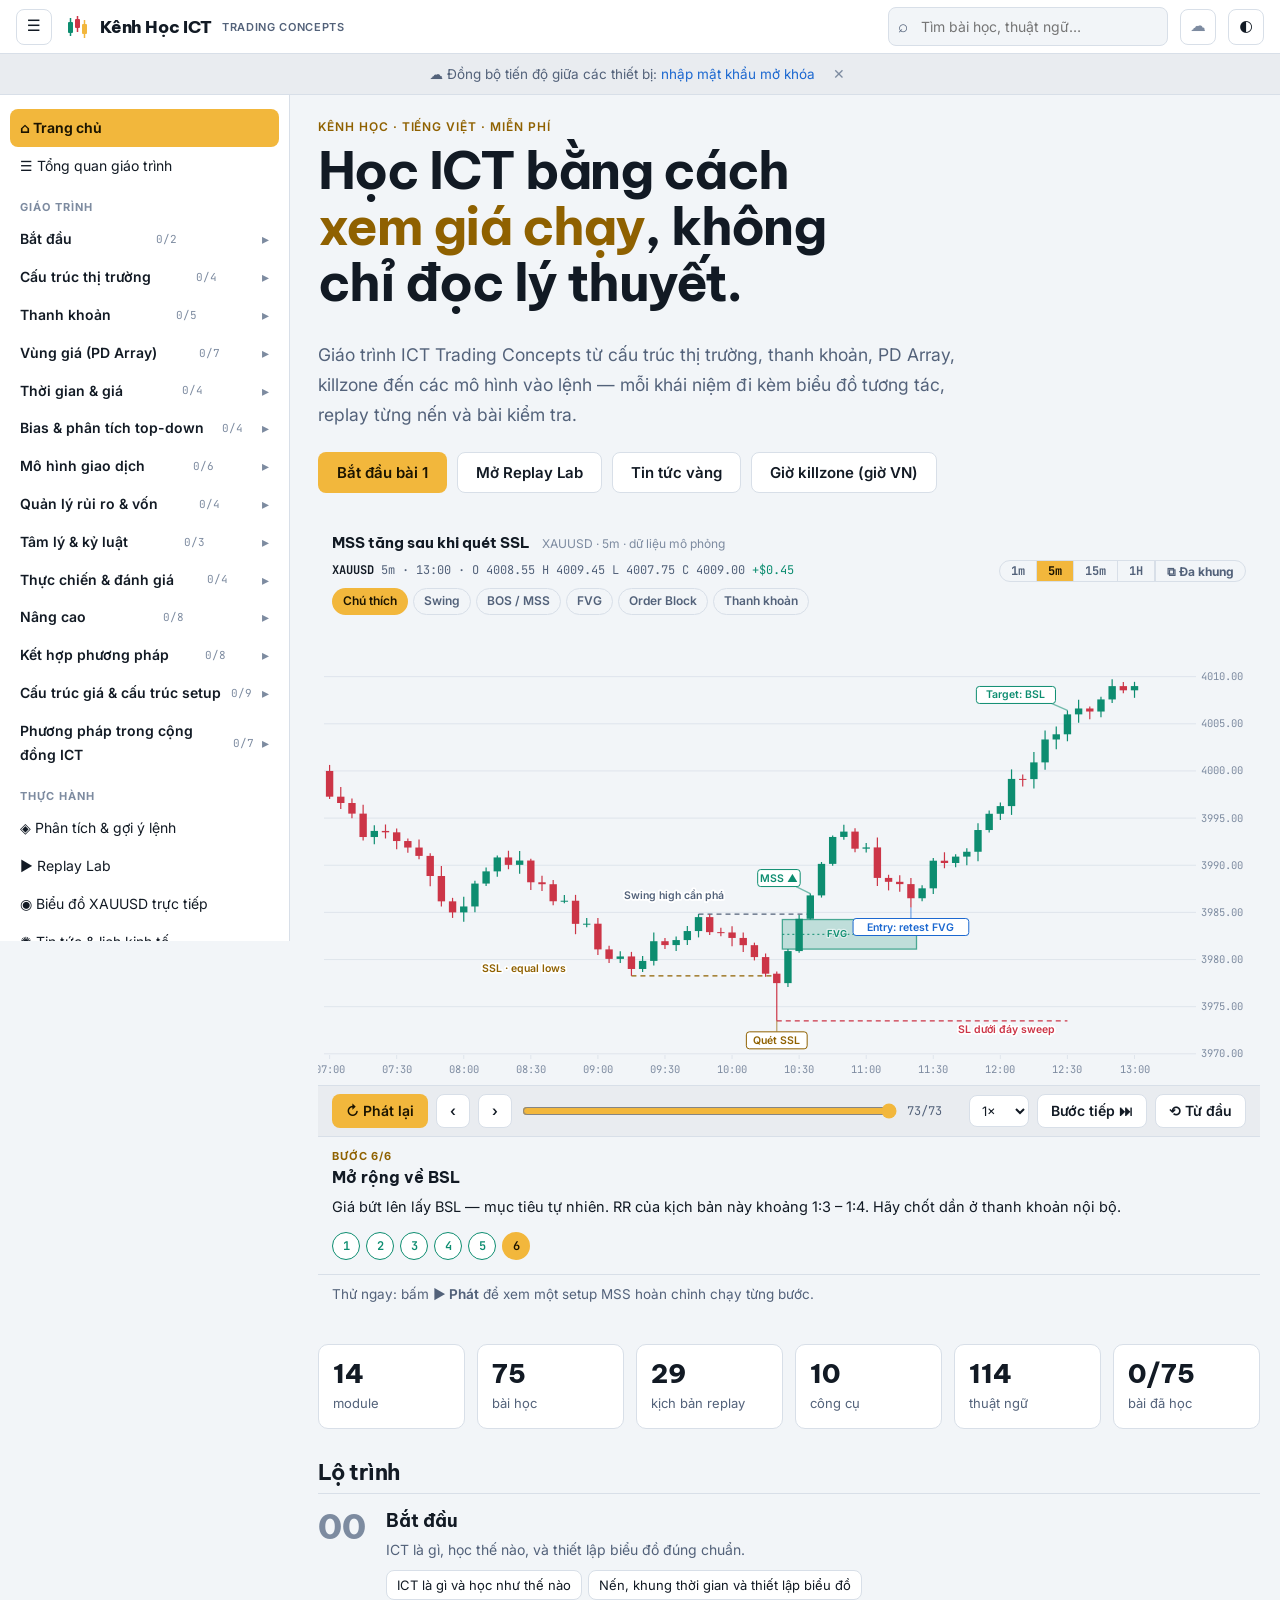
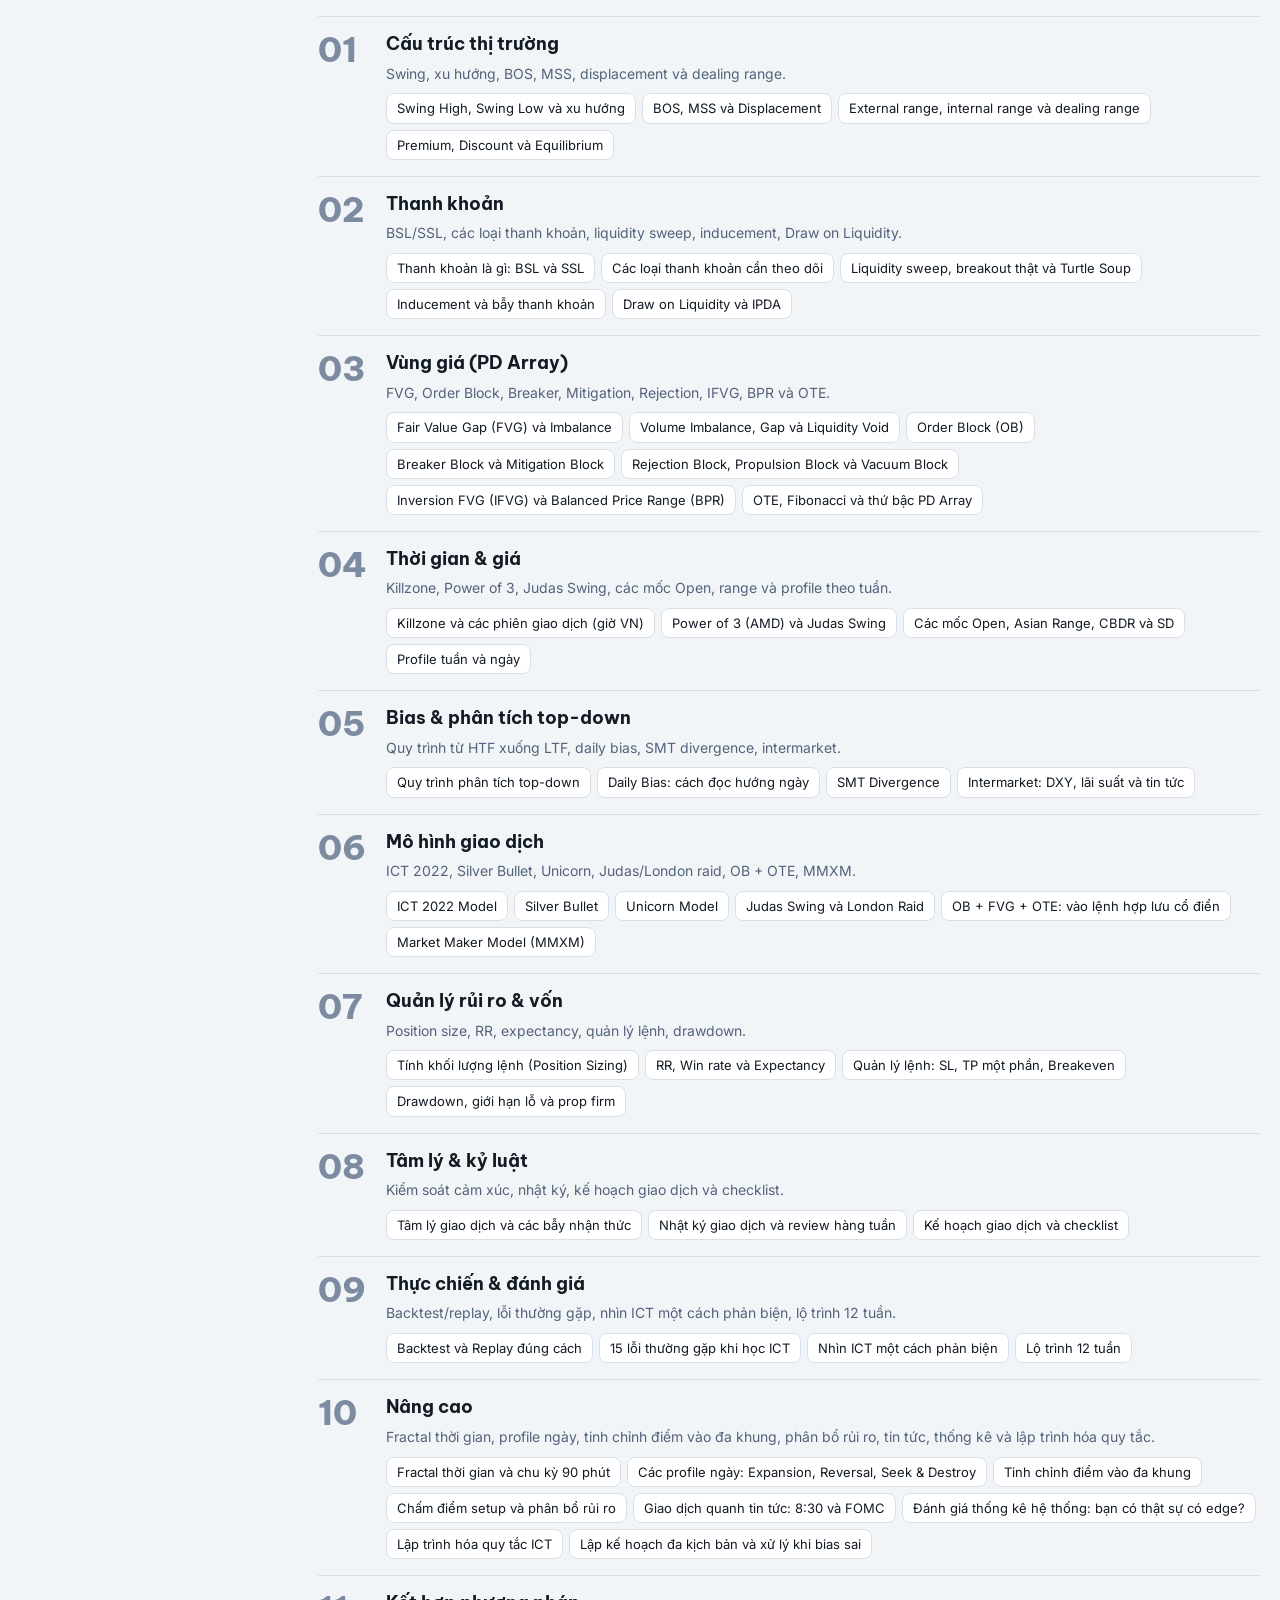
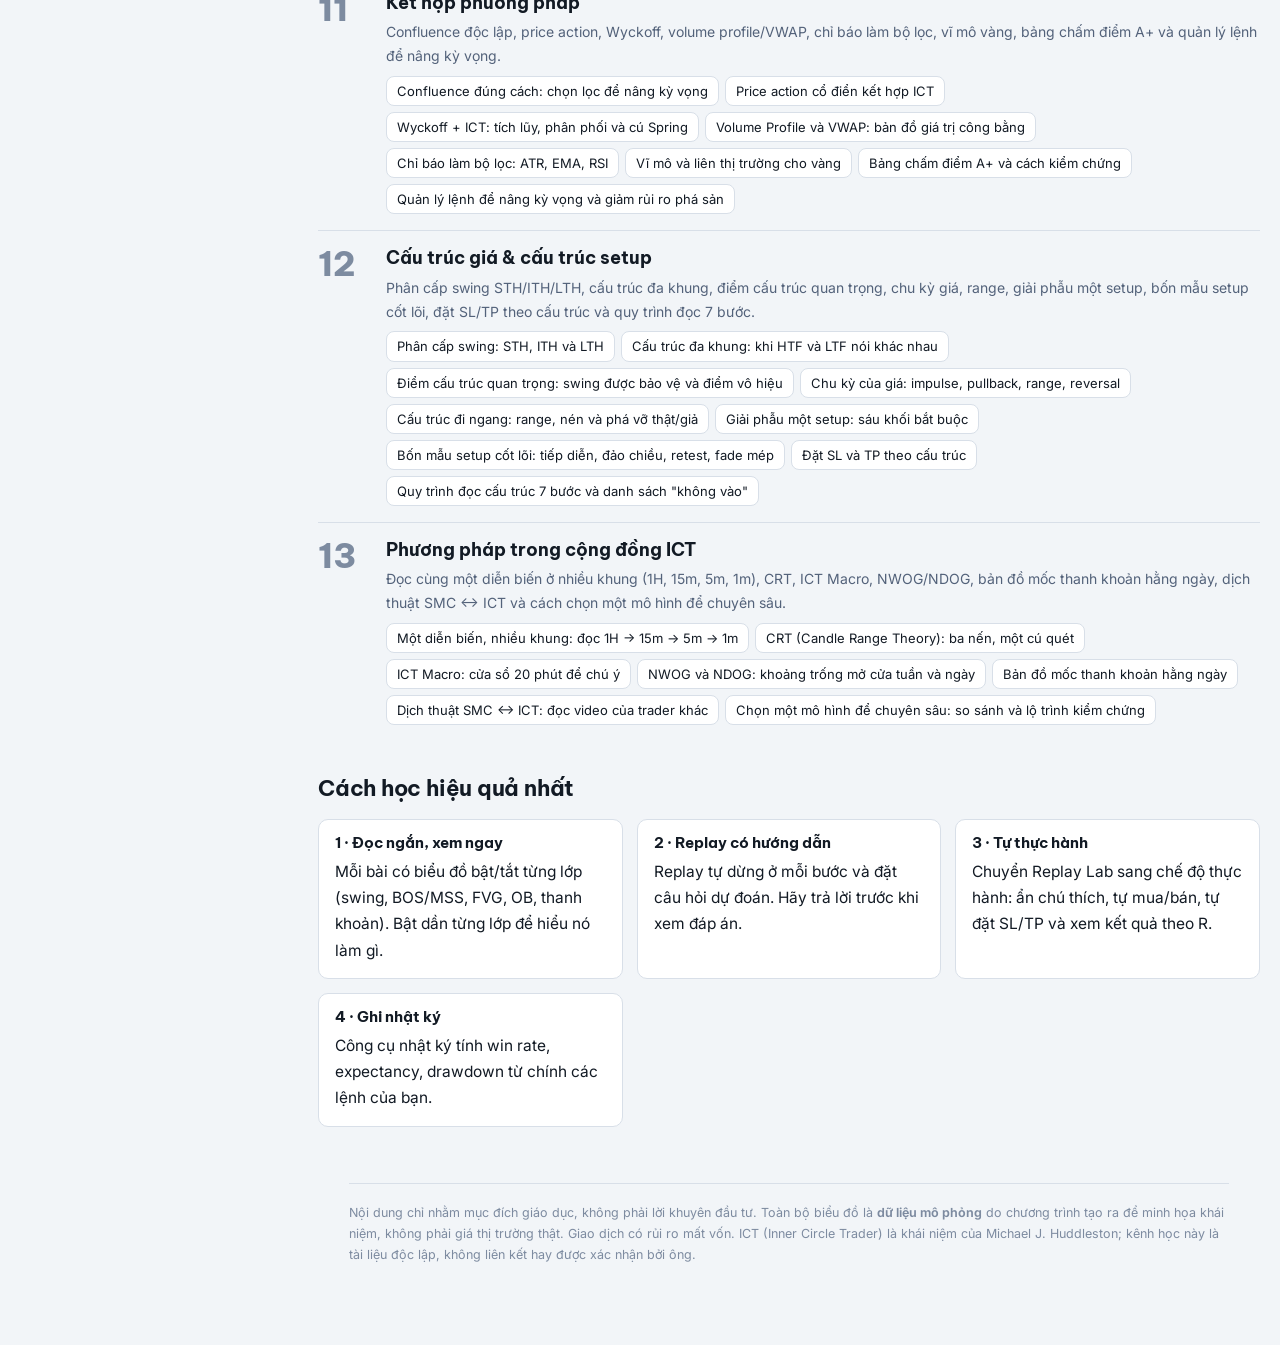
==== commit ebff5a0d: "Step-by-step Telegram alerts, forming-order preview, and analysis page UI changes Telegram bot (entr" ====
--- a/index.html
+++ b/index.html
@@ -18,8 +18,9 @@
 <link rel="stylesheet" href="assets/style.css">
 </head>
 <body>
+<script>try { if (localStorage.getItem('ict.side') === 'off') document.body.classList.add('side-off'); } catch (e) { /* bỏ qua */ }</script>
 <header class="top">
-  <button type="button" class="icon-btn" id="menuBtn" aria-label="Mở menu">☰</button>
+  <button type="button" class="icon-btn" id="menuBtn" aria-label="Ẩn hoặc hiện thanh bên" aria-controls="side" title="Ẩn / hiện thanh bên (phím [ )">☰</button>
   <a class="brand" href="#home" aria-label="Kênh Học ICT, trang chủ">
     <svg width="26" height="26" viewBox="0 0 26 26" aria-hidden="true"><rect x="4" y="8" width="5" height="11" rx="1" fill="var(--bull)"/><line x1="6.5" x2="6.5" y1="4" y2="22" stroke="var(--bull)" stroke-width="1.5"/><rect x="11" y="5" width="5" height="9" rx="1" fill="var(--bear)"/><line x1="13.5" x2="13.5" y1="2" y2="18" stroke="var(--bear)" stroke-width="1.5"/><rect x="18" y="10" width="5" height="10" rx="1" fill="var(--accent-bg)"/><line x1="20.5" x2="20.5" y1="6" y2="24" stroke="var(--accent-bg)" stroke-width="1.5"/></svg>
     <span>Kênh Học ICT</span> <small class="t2">Trading Concepts</small>
@@ -53,7 +54,12 @@
 <script src="assets/tools.js"></script>
 <script src="assets/news.js"></script>
 <script src="assets/news2.js"></script>
+<script src="assets/deriv.js"></script>
+<script src="assets/coinbase.js"></script>
+<script src="assets/mt5.js"></script>
 <script src="assets/analyst-core.js"></script>
+<script src="assets/analyst-models.js"></script>
+<script src="live/signals.js"></script>
 <script src="assets/analyst.js"></script>
 <script src="assets/sync.js"></script>
 <script src="assets/app.js"></script>
--- a/assets/style.css
+++ b/assets/style.css
@@ -1,14 +1,14 @@
 /* Kênh Học ICT — bố cục: thanh điều hướng trái + cột đọc rộng; biểu đồ là "tấm bảng" chính của mỗi bài */
 :root {
   --bg: #0c1016; --panel: #121820; --card: #171f29; --line: #263243; --fg: #e8edf3; --mute: #97a5b6; --faint: #6b7b8e;
-  --accent: #f2b73c; --accent-bg: #f2b73c; --accent-ink: #1b1400; --bull: #2fc7a2; --bear: #f2646f; --info: #5fa8ff; --warn: #f2b73c; --note: #b9a5ff; --tint: rgba(255,255,255,.035);
+  --accent: #f2b73c; --accent-bg: #f2b73c; --accent-ink: #1b1400; --zbull: #3cc0ff; --zbear: #ff9a4d; --obbull: #9b7dff; --obbear: #e85bd0; --bull: #2fc7a2; --bear: #f2646f; --info: #5fa8ff; --warn: #f2b73c; --note: #b9a5ff; --tint: rgba(255,255,255,.035);
   --ui: 'Inter', system-ui, -apple-system, 'Segoe UI', Roboto, sans-serif; --disp: 'Be Vietnam Pro', 'Inter', system-ui, sans-serif; --mono: 'JetBrains Mono', ui-monospace, Consolas, monospace;
   color-scheme: dark;
 }
 @media (prefers-color-scheme: light) {
-  :root:not([data-theme="dark"]) { --bg: #f2f5f8; --panel: #ffffff; --card: #ffffff; --line: #d8dfe8; --fg: #121a24; --mute: #53627a; --faint: #7d8ba0; --accent: #8f6100; --bull: #0d8d70; --bear: #cc3547; --info: #1c68d0; --warn: #8f6100; --note: #6b46c1; --tint: rgba(10,30,60,.04); color-scheme: light; }
+  :root:not([data-theme="dark"]) { --bg: #f2f5f8; --panel: #ffffff; --card: #ffffff; --line: #d8dfe8; --fg: #121a24; --mute: #53627a; --faint: #7d8ba0; --accent: #8f6100; --zbull: #0b87c2; --zbear: #c2570d; --obbull: #5b3fd1; --obbear: #b02a9a; --bull: #0d8d70; --bear: #cc3547; --info: #1c68d0; --warn: #8f6100; --note: #6b46c1; --tint: rgba(10,30,60,.04); color-scheme: light; }
 }
-:root[data-theme="light"] { --bg: #f2f5f8; --panel: #ffffff; --card: #ffffff; --line: #d8dfe8; --fg: #121a24; --mute: #53627a; --faint: #7d8ba0; --accent: #8f6100; --bull: #0d8d70; --bear: #cc3547; --info: #1c68d0; --warn: #8f6100; --note: #6b46c1; --tint: rgba(10,30,60,.04); color-scheme: light; }
+:root[data-theme="light"] { --bg: #f2f5f8; --panel: #ffffff; --card: #ffffff; --line: #d8dfe8; --fg: #121a24; --mute: #53627a; --faint: #7d8ba0; --accent: #8f6100; --zbull: #0b87c2; --zbear: #c2570d; --obbull: #5b3fd1; --obbear: #b02a9a; --bull: #0d8d70; --bear: #cc3547; --info: #1c68d0; --warn: #8f6100; --note: #6b46c1; --tint: rgba(10,30,60,.04); color-scheme: light; }
 
 * { box-sizing: border-box; }
 html { scroll-behavior: smooth; }
@@ -33,7 +33,6 @@
 a.icon-btn { text-decoration: none; }
 #syncBtn[data-st="ok"] { color: var(--bull); border-color: color-mix(in srgb, var(--bull) 50%, var(--line)); } #syncBtn[data-st="err"] { color: var(--bear); border-color: var(--bear); } #syncBtn[data-st="sync"] { color: var(--accent); animation: sypulse 1s ease-in-out infinite; } #syncBtn[data-st="off"] { color: var(--faint); }
 @keyframes sypulse { 50% { opacity: .4; } } @media (prefers-reduced-motion: reduce) { #syncBtn[data-st="sync"] { animation: none; } }
-#menuBtn { display: none; }
 .search { position: relative; flex: 0 1 280px; }
 .search input { width: 100%; background: var(--bg); border: 1px solid var(--line); border-radius: 8px; padding: 7px 10px 7px 32px; font-size: 14px; }
 .search::before { content: "⌕"; position: absolute; left: 10px; top: 5px; color: var(--mute); font-size: 17px; }
@@ -51,9 +50,12 @@
 .side .ls a.nv { padding-left: 22px; font-size: 13.5px; color: var(--mute); } .side .ls a.nv.on { color: var(--accent-ink); }
 .side .dotp { width: 8px; height: 8px; border-radius: 50%; border: 1.5px solid var(--faint); flex: none; } .side .dotp.ok { background: var(--bull); border-color: var(--bull); }
 .side .mp { margin-left: auto; font: 11px var(--mono); color: var(--faint); }
-.main { min-width: 0; padding: 28px max(20px, env(safe-area-inset-right, 0px)) 80px 32px; }
+.main { min-width: 0; padding: 24px max(20px, env(safe-area-inset-right, 0px)) 80px 28px; }
 .page { max-width: 880px; margin: 0 auto; }
-.page.wide { max-width: 1080px; }
+.page.wide { max-width: 1400px; }
+.page.wide.an-page { max-width: 1900px; }
+/* ẩn thanh bên (chỉ màn rộng): khung chính dùng hết bề ngang; cột đọc bài nới vừa phải để vẫn dễ đọc */
+@media (min-width: 981px) { body.side-off .layout { grid-template-columns: minmax(0, 1fr); } body.side-off .side { display: none; } body.side-off .page { max-width: 980px; } body.side-off .page.wide { max-width: 1600px; } body.side-off .page.wide.an-page { max-width: 2200px; } body.side-off .main { padding-left: max(24px, env(safe-area-inset-left, 0px)); padding-right: max(24px, env(safe-area-inset-right, 0px)); } }
 .scrim { display: none; }
 
 /* ---- chữ ---- */
@@ -100,7 +102,7 @@
 .zp { fill: var(--bear); fill-opacity: .07; } .zd { fill: var(--bull); fill-opacity: .07; } .eq { stroke: var(--mute); stroke-dasharray: 4 3; }
 svg line.eq { fill: none; stroke: var(--mute); stroke-dasharray: 4 3; }
 .cu line { stroke: var(--bull); stroke-width: 1.2; } .cu rect { fill: var(--bull); } .cd line { stroke: var(--bear); stroke-width: 1.2; } .cd rect { fill: var(--bear); }
-.a-bull { --ac: var(--bull); } .a-bear { --ac: var(--bear); } .a-info { --ac: var(--info); } .a-warn { --ac: var(--warn); } .a-note { --ac: var(--note); } .a-mute { --ac: var(--mute); }
+.a-ob { --ac: var(--obbull); } .a-os { --ac: var(--obbear); } .a-zb { --ac: var(--zbull); } .a-zr { --ac: var(--zbear); } .a-bull { --ac: var(--bull); } .a-bear { --ac: var(--bear); } .a-info { --ac: var(--info); } .a-warn { --ac: var(--warn); } .a-note { --ac: var(--note); } .a-mute { --ac: var(--mute); }
 .a .ln { stroke: var(--ac); stroke-width: 1.3; fill: none; } .a .ln.dash { stroke-dasharray: 5 4; } .a .ln.dot { stroke-dasharray: 2 3; stroke-width: 1; }
 .a .fl { fill: var(--ac); } .a .tx { fill: var(--ac); font: 600 10.5px var(--ui); } .a .tx.sm { font-size: 9.5px; } .a .tx.b { font-weight: 800; font-size: 11px; } .a .pl { fill: var(--card); stroke: var(--ac); stroke-width: 1; }
 .tx.hl, .sw.hl { paint-order: stroke; stroke: var(--panel); stroke-width: 3.5px; stroke-linejoin: round; }
@@ -157,7 +159,7 @@
 .foot { margin-top: 56px; padding-top: 18px; border-top: 1px solid var(--line); font-size: 12.5px; color: var(--faint); max-width: 880px; margin-inline: auto; }
 
 @media (max-width: 980px) {
-  .layout { grid-template-columns: minmax(0, 1fr); } #menuBtn { display: inline-grid; }
+  .layout { grid-template-columns: minmax(0, 1fr); }
   .side { position: fixed; z-index: 50; left: 0; top: calc(54px + env(safe-area-inset-top, 0px)); bottom: 0; width: min(88vw, 320px); height: auto; transform: translateX(-102%); transition: transform .2s; box-shadow: 8px 0 30px rgba(0,0,0,.35); }
   body.nav .side { transform: none; } body.nav .scrim { display: block; position: fixed; inset: 0; z-index: 45; background: rgba(0,0,0,.45); }
   .main { padding: 20px max(16px, env(safe-area-inset-right, 0px)) 70px max(16px, env(safe-area-inset-left, 0px)); } .search { flex: 1 1 auto; } .brand small { display: none; }
@@ -209,3 +211,76 @@
 .an-warn { color: var(--warn); font-size: 13.5px; }
 .an-bt-sum { display: grid; grid-template-columns: repeat(auto-fit, minmax(140px, 1fr)); gap: 10px; margin: 10px 0; } .an-eq { width: 100%; height: 90px; background: var(--tint); border: 1px solid var(--line); border-radius: 8px; margin: 6px 0; }
 .an-card details summary { cursor: pointer; }
+
+/* ảnh phân tích 2x2 kiểu TradingView */
+.an-imgs.g2 { grid-template-columns: repeat(2, minmax(0, 1fr)); } .an-imgs figure.tvx { background: var(--tvbg); }
+.an-imgs figcaption { display: flex; align-items: center; justify-content: space-between; gap: 8px; } .an-imgs figcaption .tvsw { display: flex; border: 1px solid var(--line); border-radius: 999px; overflow: hidden; } .an-imgs figcaption .tvsw button { background: none; border: 0; color: var(--mute); padding: 1px 9px; font: 600 11px var(--ui); cursor: pointer; } .an-imgs figcaption .tvsw button.on { background: var(--accent-bg); color: var(--accent-ink); }
+.an-imgs .tvbox { min-height: 0; margin: 0; border: 0; border-radius: 0; } .an-tvn { font-size: 11.5px; color: var(--faint); padding: 3px 12px 6px; }
+.tvl { --tvbg: #131722; --tvgrid: #2a2e39; --tvup: #26a69a; --tvdn: #ef5350; --tvtx: #787b86; --lvl: #f1f4f8; background: var(--tvbg); }
+:root[data-theme="light"] .tvl, :root:not([data-theme="dark"]) .tvl { --tvbg: #ffffff; --tvgrid: #e0e3eb; --tvtx: #787b86; --lvl: #000000; }
+:root[data-theme="dark"] .tvl { --tvbg: #131722; --tvgrid: #2a2e39; --lvl: #f1f4f8; }
+.tvl .gr { stroke: var(--tvgrid); opacity: 1; } .tvl .ax { fill: var(--tvtx); } .tvl .bt { fill: var(--tvtx); }
+.tvl .cu line { stroke: var(--tvup); } .tvl .cu rect { fill: var(--tvup); } .tvl .cd line { stroke: var(--tvdn); } .tvl .cd rect { fill: var(--tvdn); }
+.tvl .ch-bar { padding-top: 4px; } .tvl .ch-info { color: var(--tvtx); } .tvl .ch-info b { color: var(--fg); } .tvl .tx.hl, .tvl .sw.hl { stroke: var(--tvbg); } .tvl .a .pl { fill: var(--tvbg); }
+.pbx.tp { fill: var(--bull); fill-opacity: .1; } .pbx.sl { fill: var(--bear); fill-opacity: .13; }
+.ax.ps-t { paint-order: stroke; stroke: var(--tvbg, var(--panel)); stroke-width: 3px; stroke-linejoin: round; font-weight: 700; }
+.ptag.peg { fill: var(--info); } .ptag.pslg { fill: var(--bear); } .ptag.ptpg { fill: var(--bull); } .ptx { fill: #fff; font: 700 10px var(--mono); }
+/* cỡ chữ trên biểu đồ nhân với --k (biểu đồ bật zoomText: to khi phóng to, nhỏ khi thu nhỏ); mặc định 1 */
+.ch-svg .ax { font-size: calc(10.5px * var(--k, 1)); } .ch-svg .bt { font-size: calc(9.5px * var(--k, 1)); } .ch-svg .sw { font-size: calc(9px * var(--k, 1)); } .ch-svg .ptx { font-size: calc(10px * var(--k, 1)); }
+.ch-svg .a .tx { font-size: calc(10.5px * var(--k, 1)); } .ch-svg .a .tx.sm { font-size: calc(9.5px * var(--k, 1)); } .ch-svg .a .tx.b { font-size: calc(11px * var(--k, 1)); }
+/* chữ SL / TP trong khung lệnh: màu mực (đen trên nền sáng, trắng trên nền tối), không viền */
+.ch-svg .a .tx.lvl, .ch-svg .ax.ps-t.lvl { fill: var(--lvl, var(--fg)); stroke: none; font-weight: 600; }
+.ch-svg .tx.hl, .ch-svg .sw.hl { stroke-width: calc(3.5px * var(--k, 1)); } .ch-svg .tx.hl.in { stroke-width: calc(2.5px * var(--k, 1)); }
+@media (max-width: 900px) { .an-imgs.g2 { grid-template-columns: 1fr; } }
+
+.an-imgs .ch-info { flex: 1 1 100%; height: 30px; overflow: hidden; line-height: 15px; font-size: 11px; } .an-imgs .ch-bar { padding: 4px 10px 2px; gap: 2px 8px; } .an-imgs .ch-tg { gap: 3px; } .an-imgs .tg { padding: 1px 8px; font-size: 11px; }
+.an-imgs .ch-svg { cursor: grab; user-select: none; -webkit-user-select: none; } .an-imgs .ch-svg:active { cursor: grabbing; }
+.an-imgs figcaption { flex-wrap: wrap; } .an-imgs figcaption .zm { margin-left: auto; display: flex; gap: 3px; } .an-imgs figcaption .zm button { background: none; border: 1px solid var(--line); border-radius: 6px; color: var(--fg); min-width: 26px; height: 22px; font: 700 14px var(--ui); line-height: 1; cursor: pointer; } .an-imgs figcaption .zm button:hover { border-color: var(--accent); }
+
+.lpl { stroke-width: 1; stroke-dasharray: 1 3; } .lpl.u { stroke: var(--tvup, var(--bull)); } .lpl.d { stroke: var(--tvdn, var(--bear)); } .lpg.u { fill: var(--tvup, var(--bull)); } .lpg.d { fill: var(--tvdn, var(--bear)); }
+.an-live { font: 600 13px var(--mono); color: var(--faint); display: inline-flex; align-items: center; gap: 6px; } .an-live i { width: 8px; height: 8px; border-radius: 50%; background: var(--faint); display: inline-block; } .an-live.on i { background: var(--bull); animation: sypulse 1.4s ease-in-out infinite; } .an-live.on b { color: var(--fg); } .an-live.up b { color: var(--bull); } .an-live.dn b { color: var(--bear); }
+#an-run.pulse { animation: sypulse 1s ease-in-out infinite; }
+.an-md { border-left-style: dashed !important; } .an-mdn { font-size: 13.5px; color: var(--mute); } .an-mdhead h3 { margin: 12px 0 6px; font-size: 15px; } .an-ck b em { float: right; font-style: normal; font: 600 12px var(--mono); color: var(--mute); }
+.an-bt1 { font-size: 13.5px; color: var(--warn); margin: 6px 0 10px; } .an-cbctl { display: flex; flex-wrap: wrap; gap: 14px; align-items: center; margin: 8px 0; font-size: 13.5px; }
+/* trang Phân tích gọn: nhận định trước, chi tiết gập lại */
+.an-page h1 { font-size: clamp(22px, 3vw, 28px); margin-bottom: 0; } .an-page .an-bar { margin: 10px 0 0; }
+.an-page { container: anpage / inline-size; }
+/* màn lớn: thanh công cụ dính trên đầu khi cuộn, luôn thấy giá trực tiếp và nút phân tích (điện thoại thì thanh cao, không dính) */
+.an-page .an-bar { padding: 8px 0; margin: 4px 0 0; border-bottom: 1px solid var(--line); }
+@media (min-width: 900px) { .an-page .an-bar { position: sticky; top: calc(54px + env(safe-area-inset-top, 0px)); z-index: 20; background: var(--bg); } }
+@media (max-width: 560px) { .page .an-tiles { grid-template-columns: repeat(2, minmax(0, 1fr)); } }
+/* khung đủ rộng cho cả bảng lệnh đủ cột: nhận định và trạng thái lệnh đặt cạnh nhau, biểu đồ hiện sớm hơn; hẹp hơn thì xếp dọc */
+.an-top { display: grid; grid-template-columns: minmax(0, 1fr); gap: 14px; margin: 14px 0; } .an-top > .an-card { margin: 0; }
+.an-top > .an-st-card { container: anstatus / inline-size; }
+@container anpage (min-width: 1340px) { .an-top.two { grid-template-columns: minmax(0, 1fr) minmax(0, 1fr); align-items: start; } .an-top.two .an-tiles { grid-template-columns: repeat(auto-fit, minmax(104px, 1fr)); } .an-top.two .an-lvs { grid-template-columns: repeat(auto-fit, minmax(220px, 1fr)); } }
+@container anstatus (max-width: 640px) { .an-st-tb, .an-st-tb tbody { display: block; width: 100%; } .an-st-tb tr:first-child { display: none; } .an-st-tb tr { display: grid; grid-template-columns: repeat(auto-fit, minmax(92px, 1fr)); gap: 6px 10px; padding: 9px 10px; border-bottom: 1px solid var(--line); } .page .an-st-tb td { display: block; padding: 0; border: 0; white-space: normal; font-size: 13px; background: none; } .an-st-tb td::before { content: attr(data-l); display: block; font-size: 10.5px; color: var(--faint); font-weight: 400; } .an-st-tb td:last-child { grid-column: 1 / -1; order: -1; min-width: 0; font-weight: 700; } }
+/* danh sách lệnh đã kết thúc dài: cuộn trong khung thay vì đẩy biểu đồ xuống */
+/* lệnh đang hình thành: viền đứt để không lẫn với lệnh thật */
+.an-grp.g-form { border-left-style: dashed; }
+.an-grp.g-form h3 em { font-style: normal; font-weight: 600; font-size: 11px; color: var(--warn); border: 1px dashed currentColor; border-radius: 99px; padding: 1px 8px; margin-left: 6px; white-space: nowrap; }
+.page .an-steps { list-style: none; margin: 4px 0 8px; padding: 0; font-size: 13.5px; } .page .an-steps li { position: relative; padding-left: 20px; margin: 2px 0; color: var(--faint); }
+.an-steps li::before { content: '○'; position: absolute; left: 0; } .page .an-steps li.ok { color: var(--fg); } .an-steps li.ok::before { content: '✔'; color: var(--bull); } .page .an-steps li.now { color: var(--fg); } .an-steps li.now::before { content: '⏳'; font-size: 11px; top: 2px; }
+.an-est { display: grid; grid-template-columns: repeat(auto-fit, minmax(92px, 1fr)); gap: 6px; } .an-est > div { border: 1px dashed var(--line); border-radius: 8px; padding: 6px 8px; min-width: 0; }
+.an-est i { display: block; font-style: normal; font-size: 11px; color: var(--faint); } .an-est b { display: block; font-size: 15px; font-variant-numeric: tabular-nums; } .an-est span { display: block; font-size: 11.5px; color: var(--faint); min-height: 1.2em; }
+.an-st-card .tblw { overflow-x: hidden; } .an-st-card .g-done .tblw { max-height: 360px; overflow-y: auto; }
+.an-set { font-size: 13px; margin-left: auto; } .an-set summary { cursor: pointer; color: var(--mute); font-weight: 600; } .an-set > div { display: flex; flex-wrap: wrap; gap: 10px 16px; align-items: center; margin-top: 8px; } .an-set[open] { flex: 1 1 100%; margin-left: 0; }
+.an-verdict { border-left: 5px solid var(--info); } .an-verdict.v-ok { border-left-color: var(--bull); } .an-verdict.v-no { border-left-color: var(--bear); } .an-verdict.v-warn { border-left-color: var(--warn); }
+.an-v-top { display: flex; flex-wrap: wrap; align-items: baseline; justify-content: space-between; gap: 8px 20px; }
+.an-v-head { font: 800 clamp(24px, 4vw, 32px) var(--disp); letter-spacing: -.01em; color: var(--info); } .v-ok .an-v-head { color: var(--bull); } .v-no .an-v-head { color: var(--bear); } .v-warn .an-v-head { color: var(--warn); }
+.an-v-px { text-align: right; margin-left: auto; } .an-v-px b { font: 700 24px var(--mono); display: block; } .an-v-px span { font-size: 12px; color: var(--faint); }
+.page .an-v-tips { margin: 10px 0 12px; padding-left: 20px; font-size: 15.5px; } .an-v-tips li { margin: 5px 0; } .an-v-tips em { font-style: normal; color: var(--warn); font-size: 13px; }
+.an-tiles { display: grid; grid-template-columns: repeat(auto-fit, minmax(150px, 1fr)); gap: 8px; } .an-tiles div { border: 1px solid var(--line); border-radius: 8px; padding: 7px 10px; background: var(--tint); } .an-tiles i, .an-lvs i { display: block; font-style: normal; font-size: 11.5px; color: var(--faint); } .an-tiles b { display: block; font-size: 14px; } .an-tiles span { font-size: 11.5px; color: var(--mute); } .an-tiles .v-ok b { color: var(--bull); } .an-tiles .v-no b { color: var(--bear); } .an-tiles .v-warn b { color: var(--warn); }
+.an-lvs { display: grid; grid-template-columns: repeat(auto-fit, minmax(280px, 1fr)); gap: 8px 18px; margin-top: 10px; } .an-lvs .an-lv { margin-top: 3px; }
+.an-facts { display: flex; flex-wrap: wrap; gap: 5px; margin: 8px 0; } .an-facts span { font-size: 12px; border: 1px solid var(--line); border-radius: 999px; padding: 2px 9px; cursor: help; } .an-facts span.y { color: var(--bull); border-color: color-mix(in srgb, var(--bull) 40%, var(--line)); } .an-facts span.n { color: var(--faint); } .an-facts em { font-style: normal; font-family: var(--mono); opacity: .75; }
+.page .an-line { font-size: 13px; margin: 6px 0; } .an-r { margin-left: auto; }
+.an-past { display: flex; align-items: center; gap: 12px; margin-top: 12px; color: var(--warn); }
+.page .an-disc { font-size: 12px; color: var(--faint); text-align: center; margin: 12px 0 0; }
+.an-keep > summary { cursor: pointer; }
+/* trạng thái lệnh */
+.page .an-vlive { font-weight: 700; color: var(--warn); margin: -4px 0 12px; } .page .an-vlive:empty { display: none; }
+.page .an-order { font: 13px var(--mono); border: 1px dashed var(--line); border-radius: 7px; padding: 7px 9px; margin: 8px 0; } .page .an-order .muted { font-family: var(--ui); } .page .an-order:empty { display: none; }
+.an-grp { border-left: 3px solid var(--line); padding-left: 10px; margin: 10px 0; } .an-grp.g-wait { border-left-color: var(--warn); } .an-grp.g-run { border-left-color: var(--info); } .page .an-grp h3 { margin: 0 0 4px; font-size: 14.5px; } .an-grp.g-wait h3 { color: var(--warn); } .an-grp.g-run h3 { color: var(--info); } .an-st-tb td { white-space: nowrap; } .an-st-tb td:last-child, .an-st-tb td:nth-child(2) { white-space: normal; }
+/* bảng lệnh gọn để thấy đủ cột, không phải cuộn ngang */
+.page .an-st-tb { font-size: 13px; } .page .an-st-tb th { padding: 7px 6px; font-size: 10.5px; letter-spacing: 0; } .page .an-st-tb td { padding: 7px 6px; } .an-st-tb th:first-child, .an-st-tb td:first-child { padding-left: 10px; } .an-st-tb abbr { text-decoration: none; }
+.an-more { margin-top: 10px; } .an-more summary, .an-mdhead summary { cursor: pointer; font-weight: 600; margin-bottom: 8px; }
+@media (max-width: 700px) { .an-st-tb, .an-st-tb tbody { display: block; width: 100%; } .an-st-tb tr:first-child { display: none; } .an-st-tb tr { display: grid; grid-template-columns: repeat(3, minmax(0, 1fr)); gap: 6px 10px; padding: 9px 10px; border-bottom: 1px solid var(--line); } .page .an-st-tb td { display: block; padding: 0; border: 0; white-space: normal; font-size: 13px; background: none; } .an-st-tb td::before { content: attr(data-l); display: block; font-size: 10.5px; color: var(--faint); font-weight: 400; } .an-st-tb td:last-child { grid-column: 1 / -1; order: -1; min-width: 0; font-weight: 700; } }
